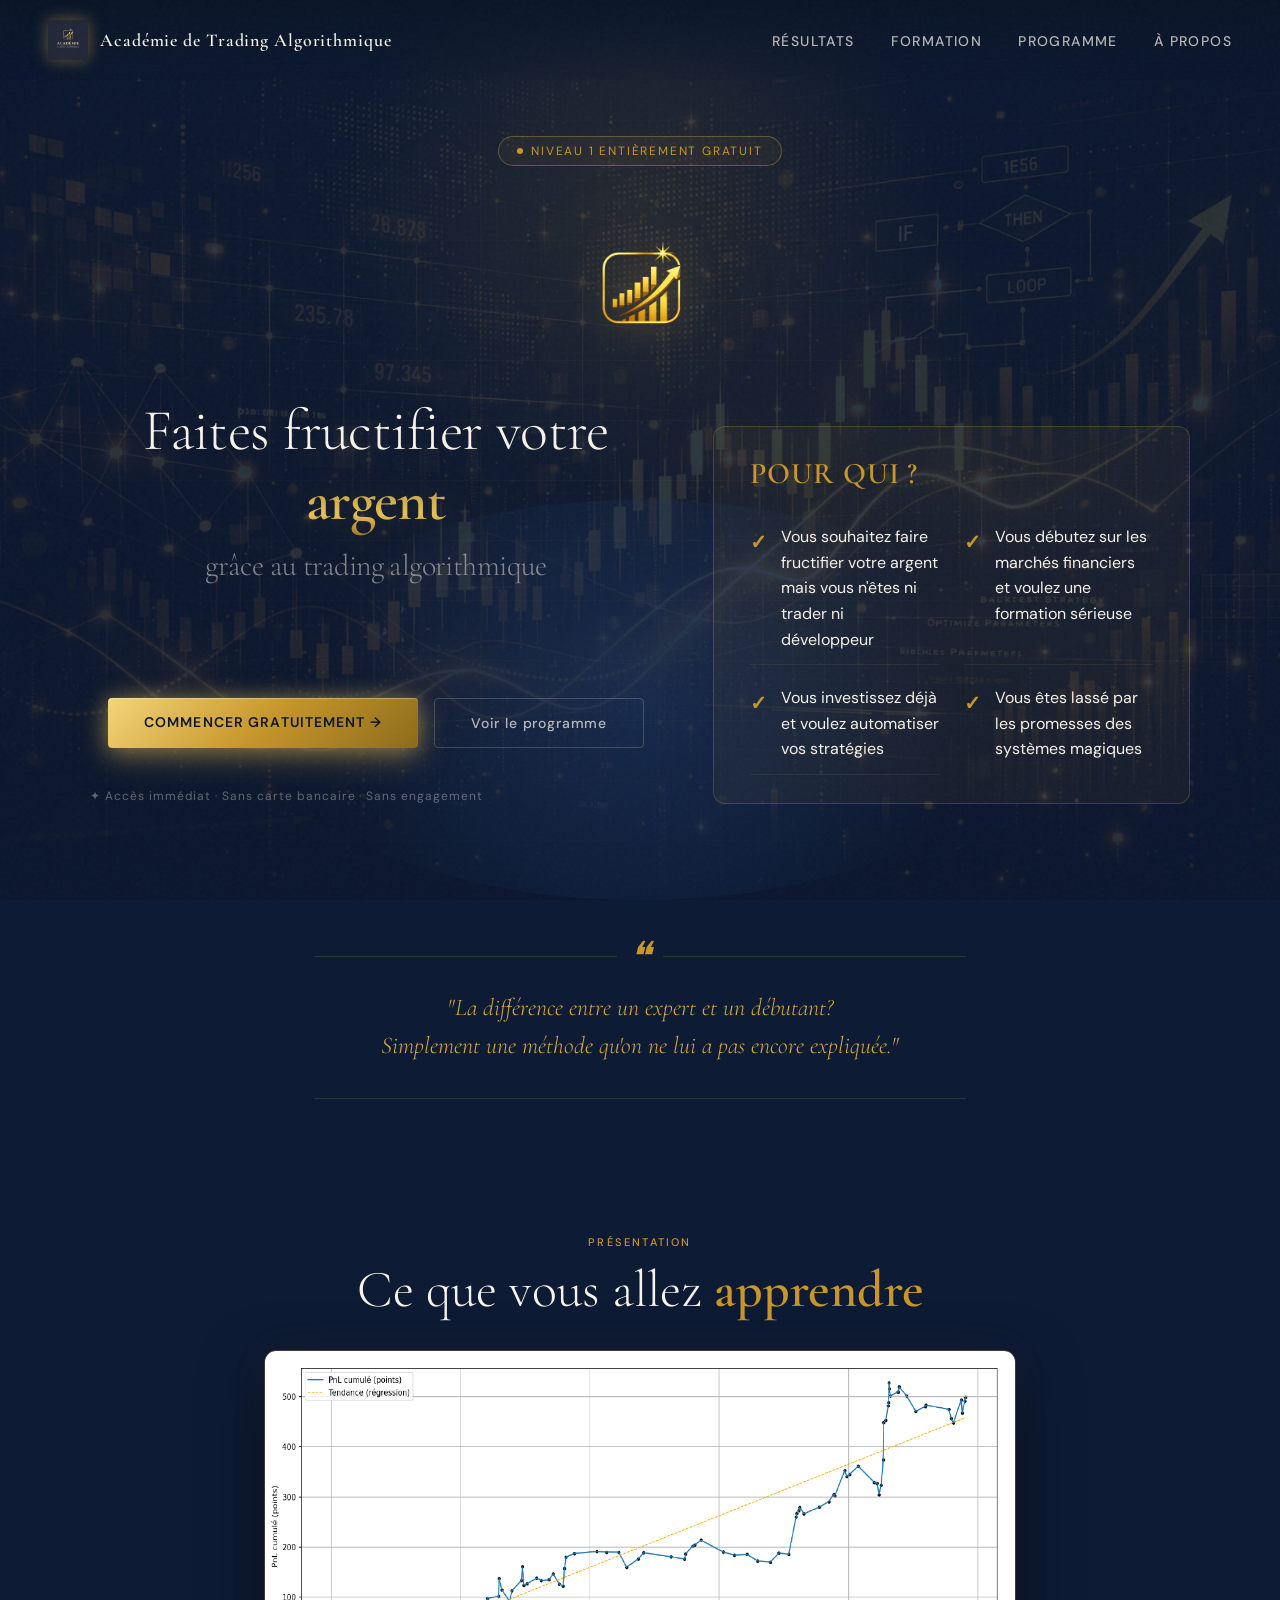
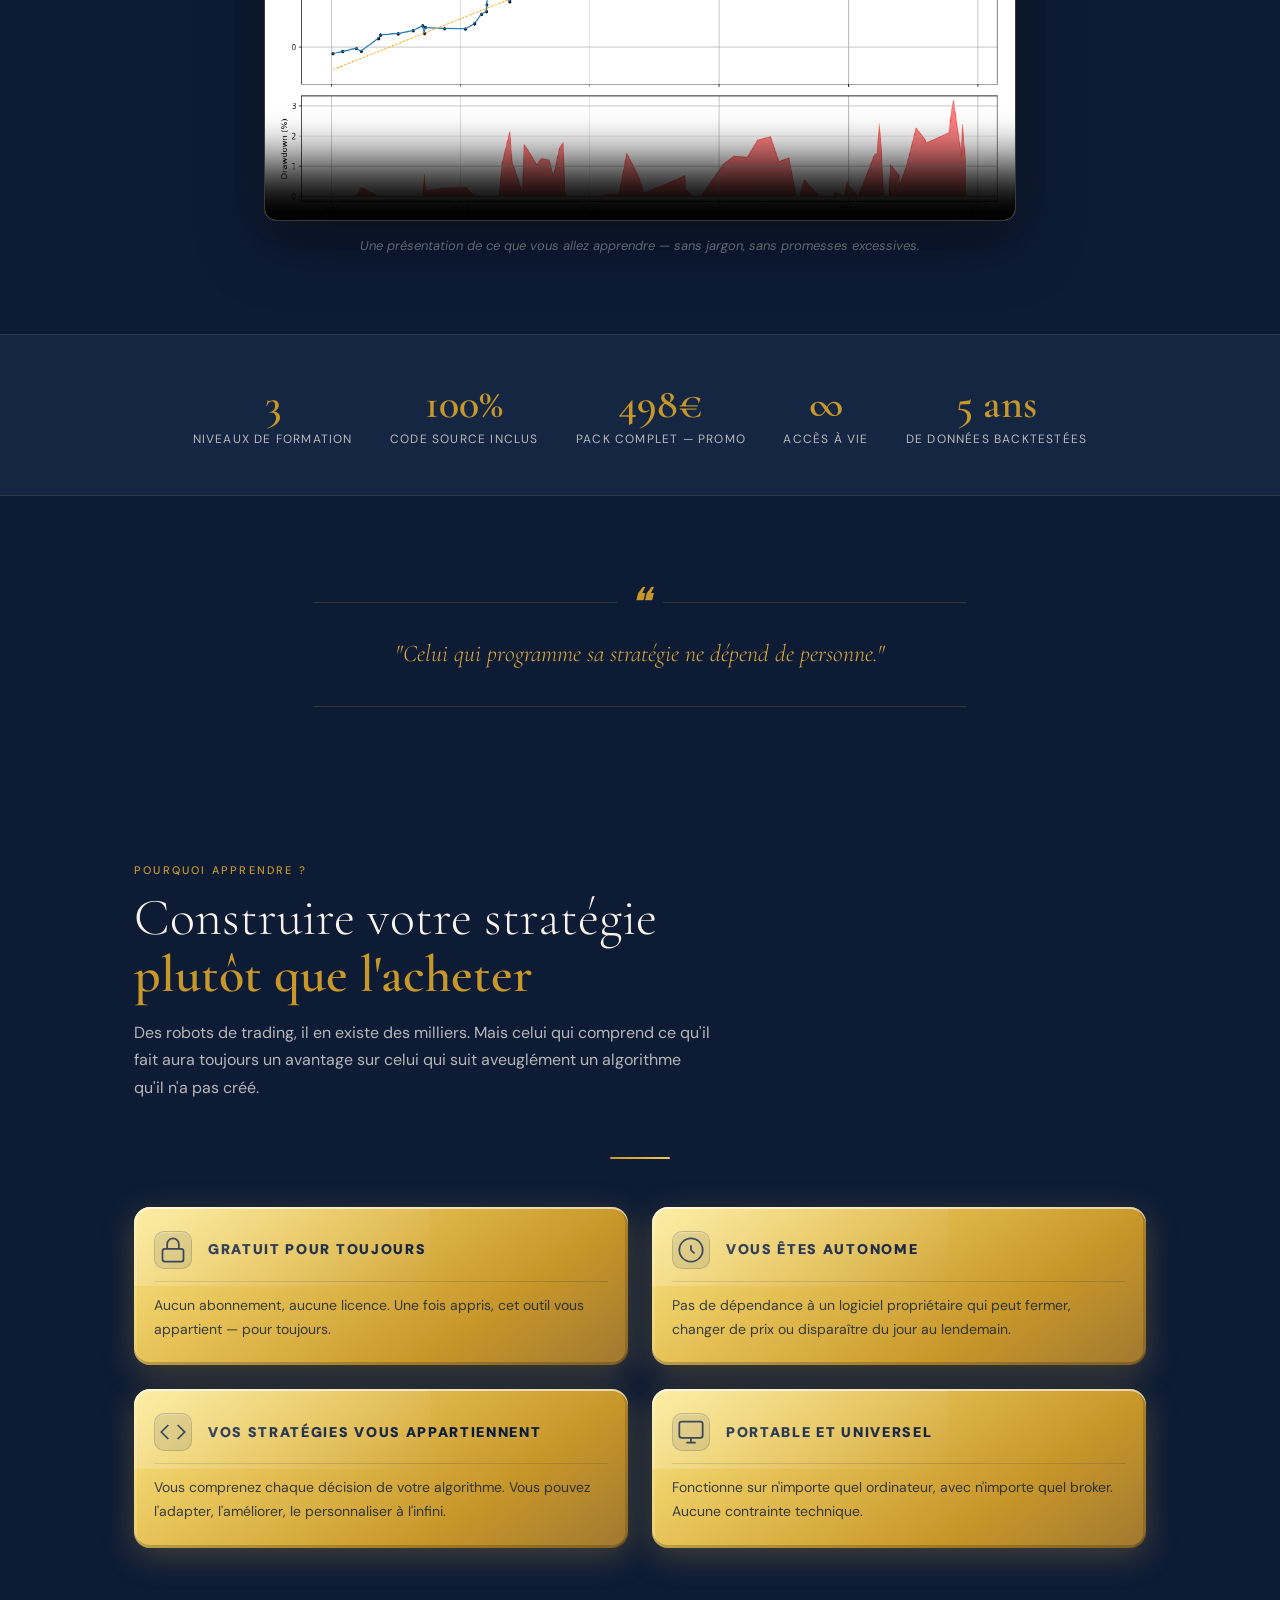
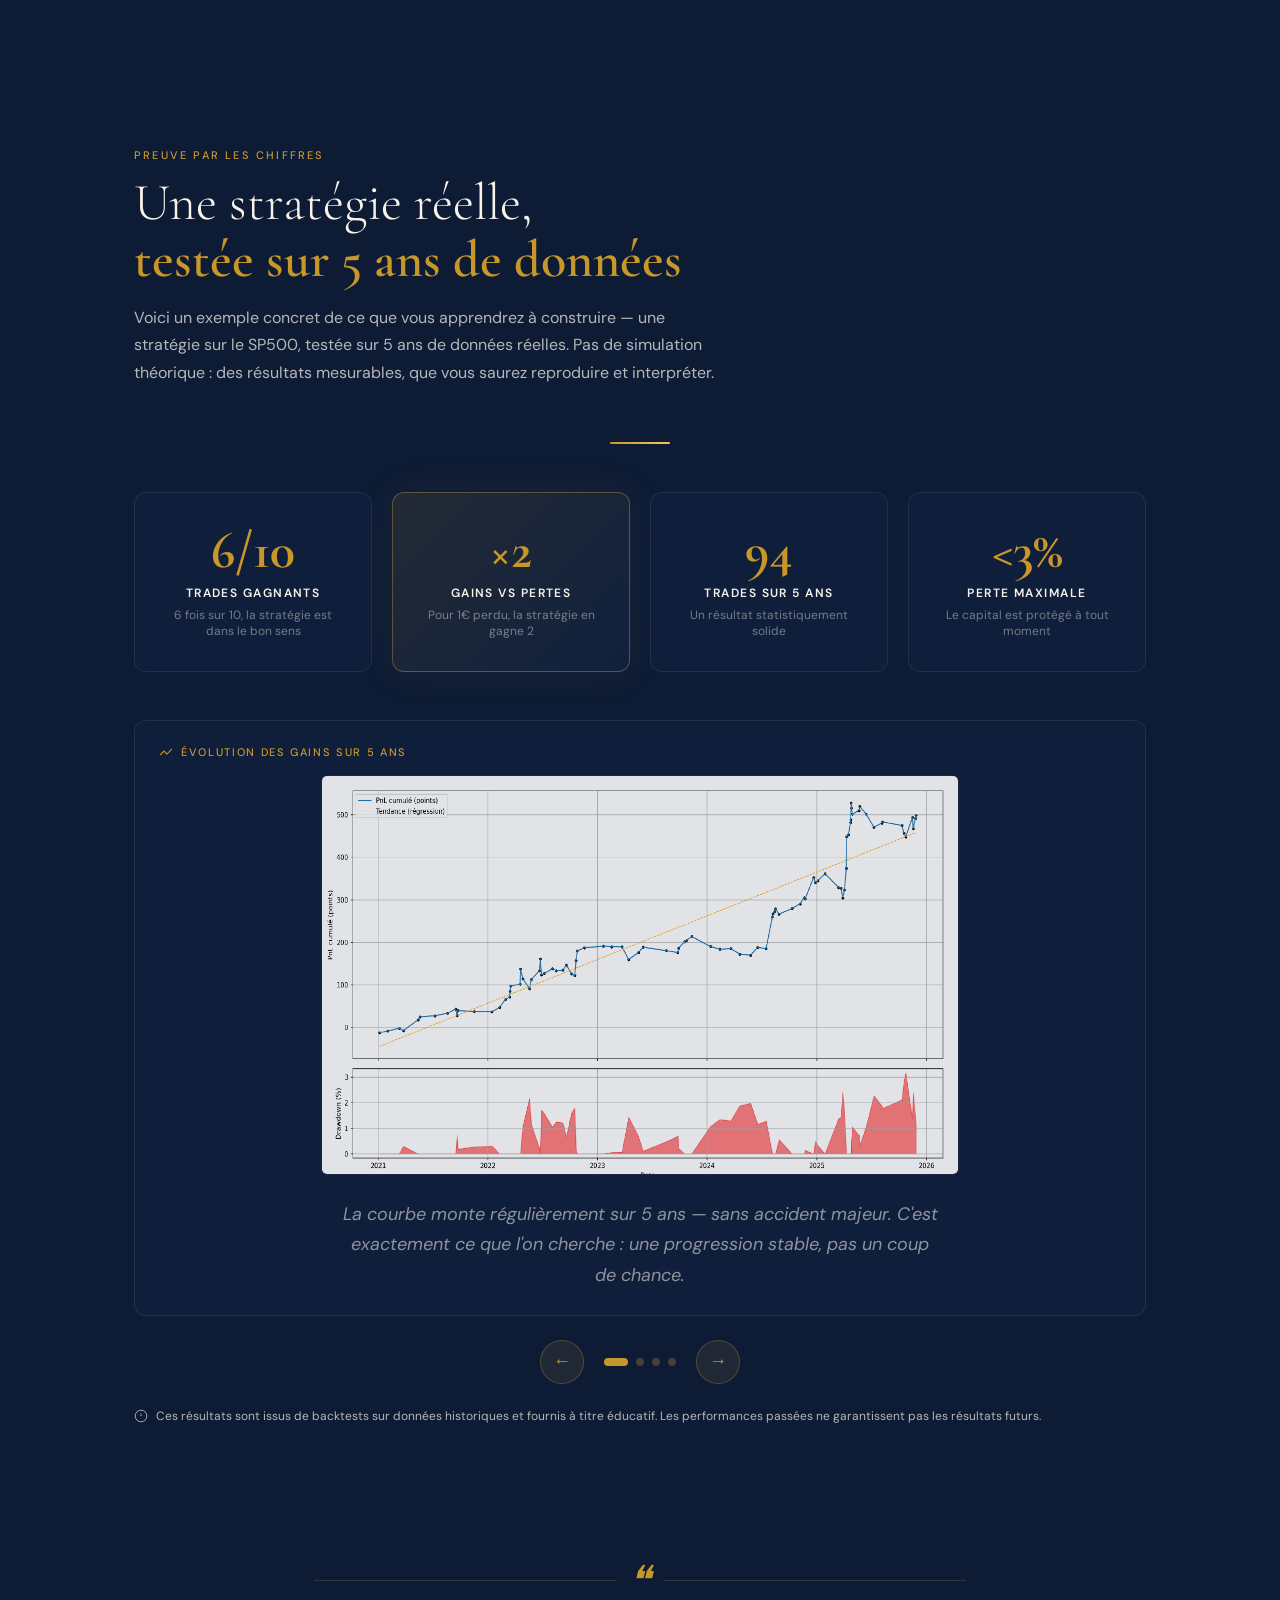
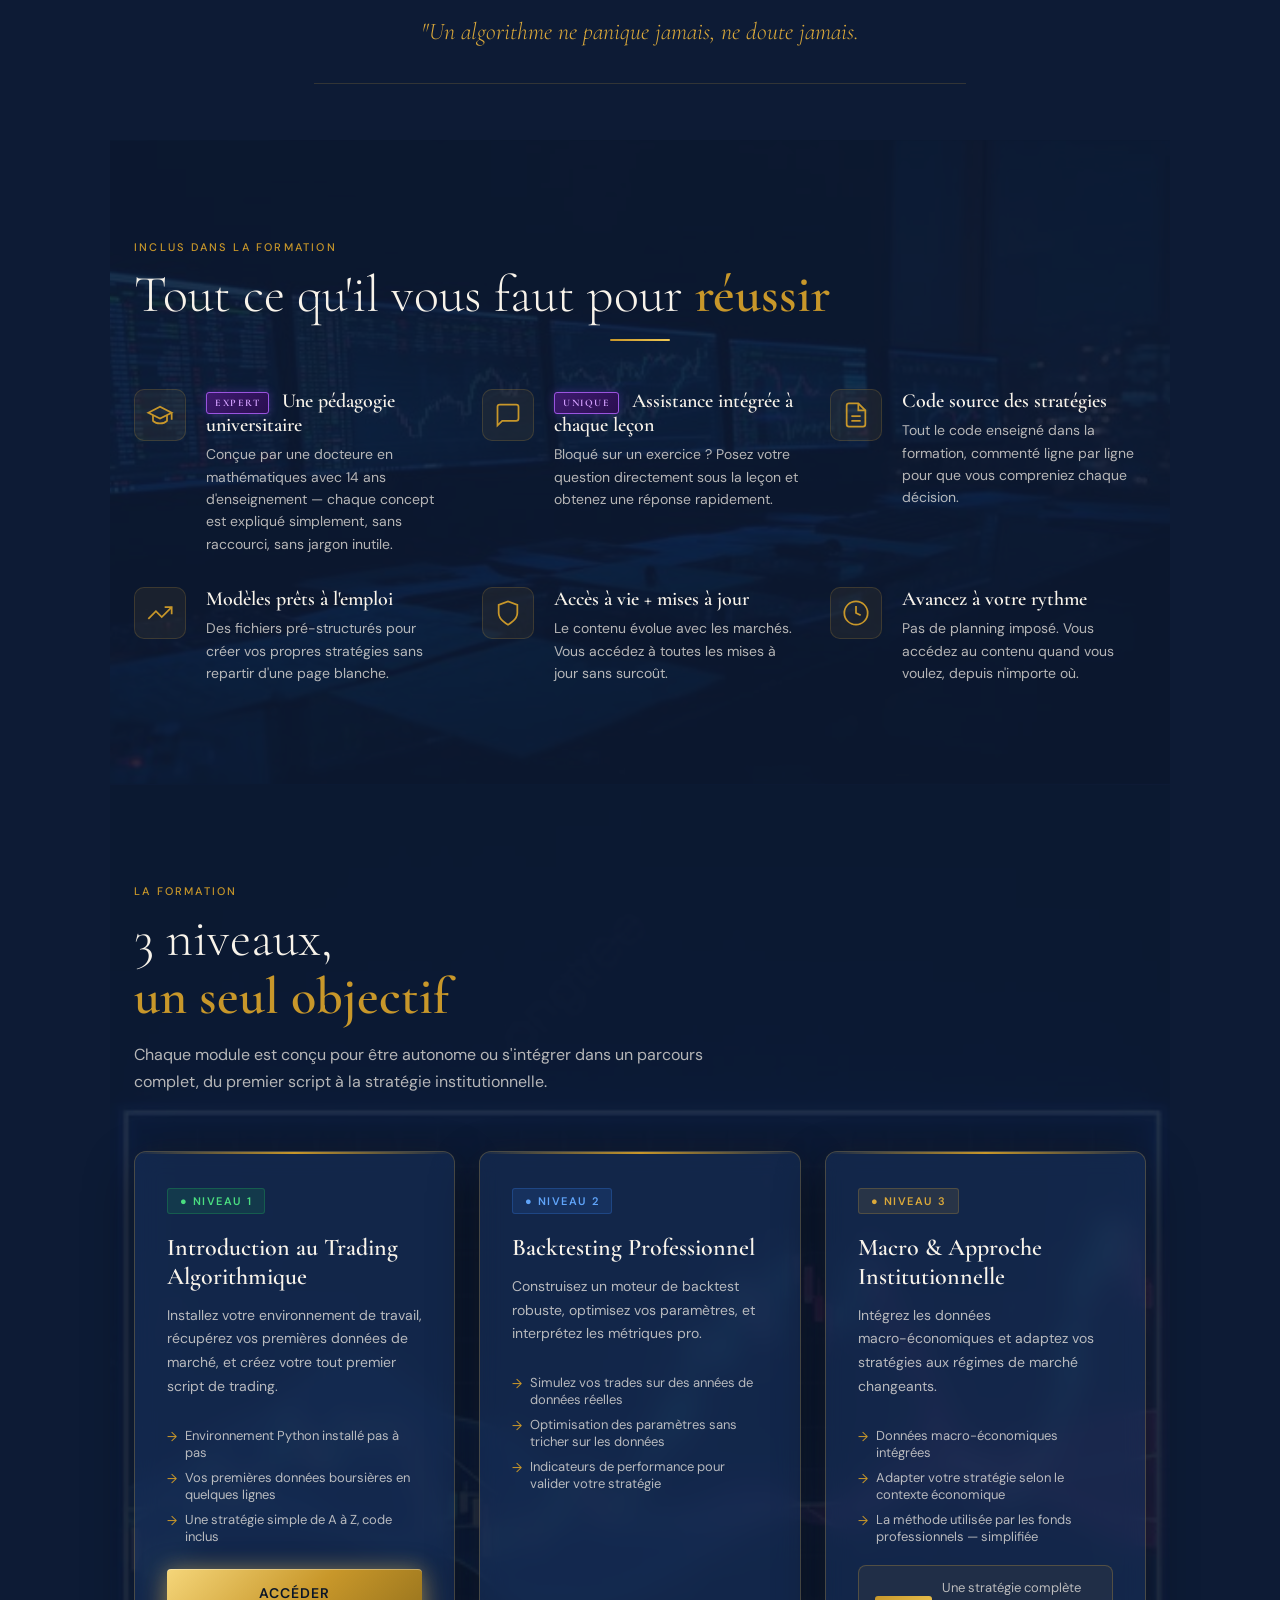
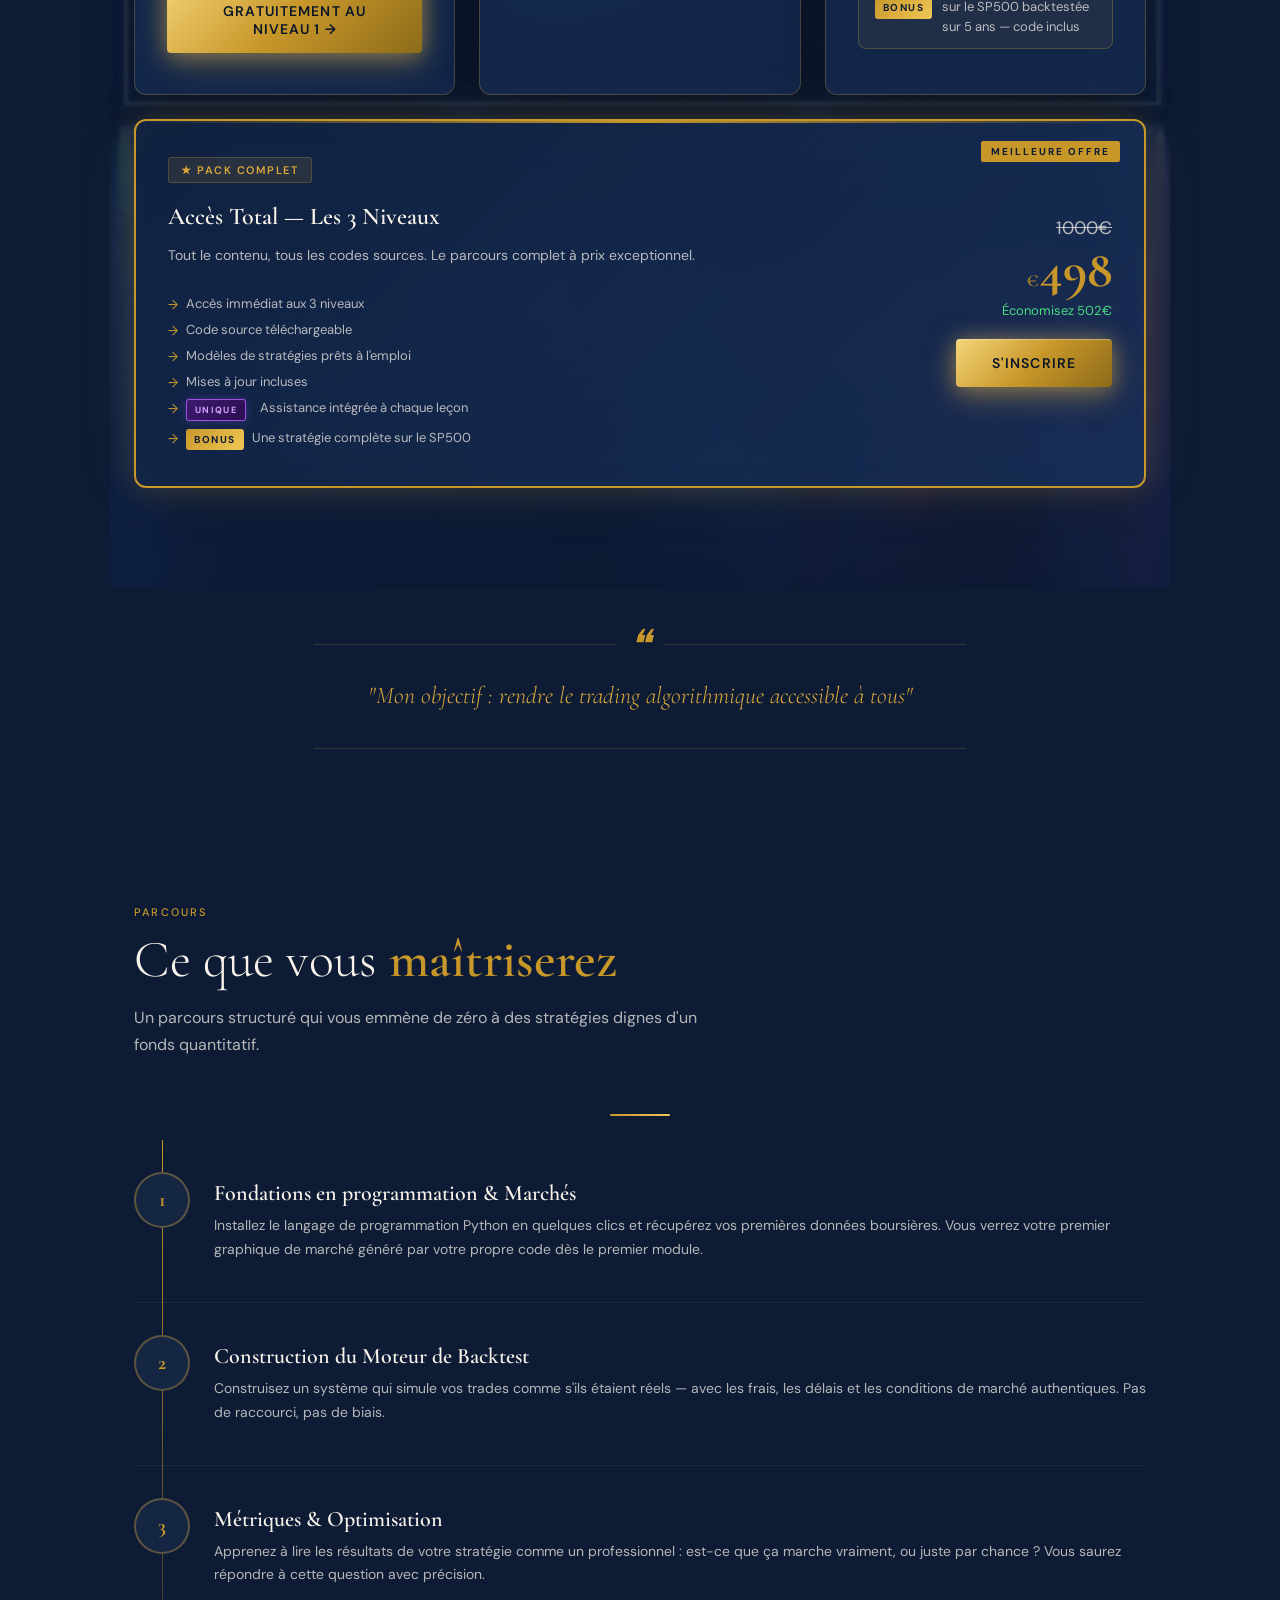
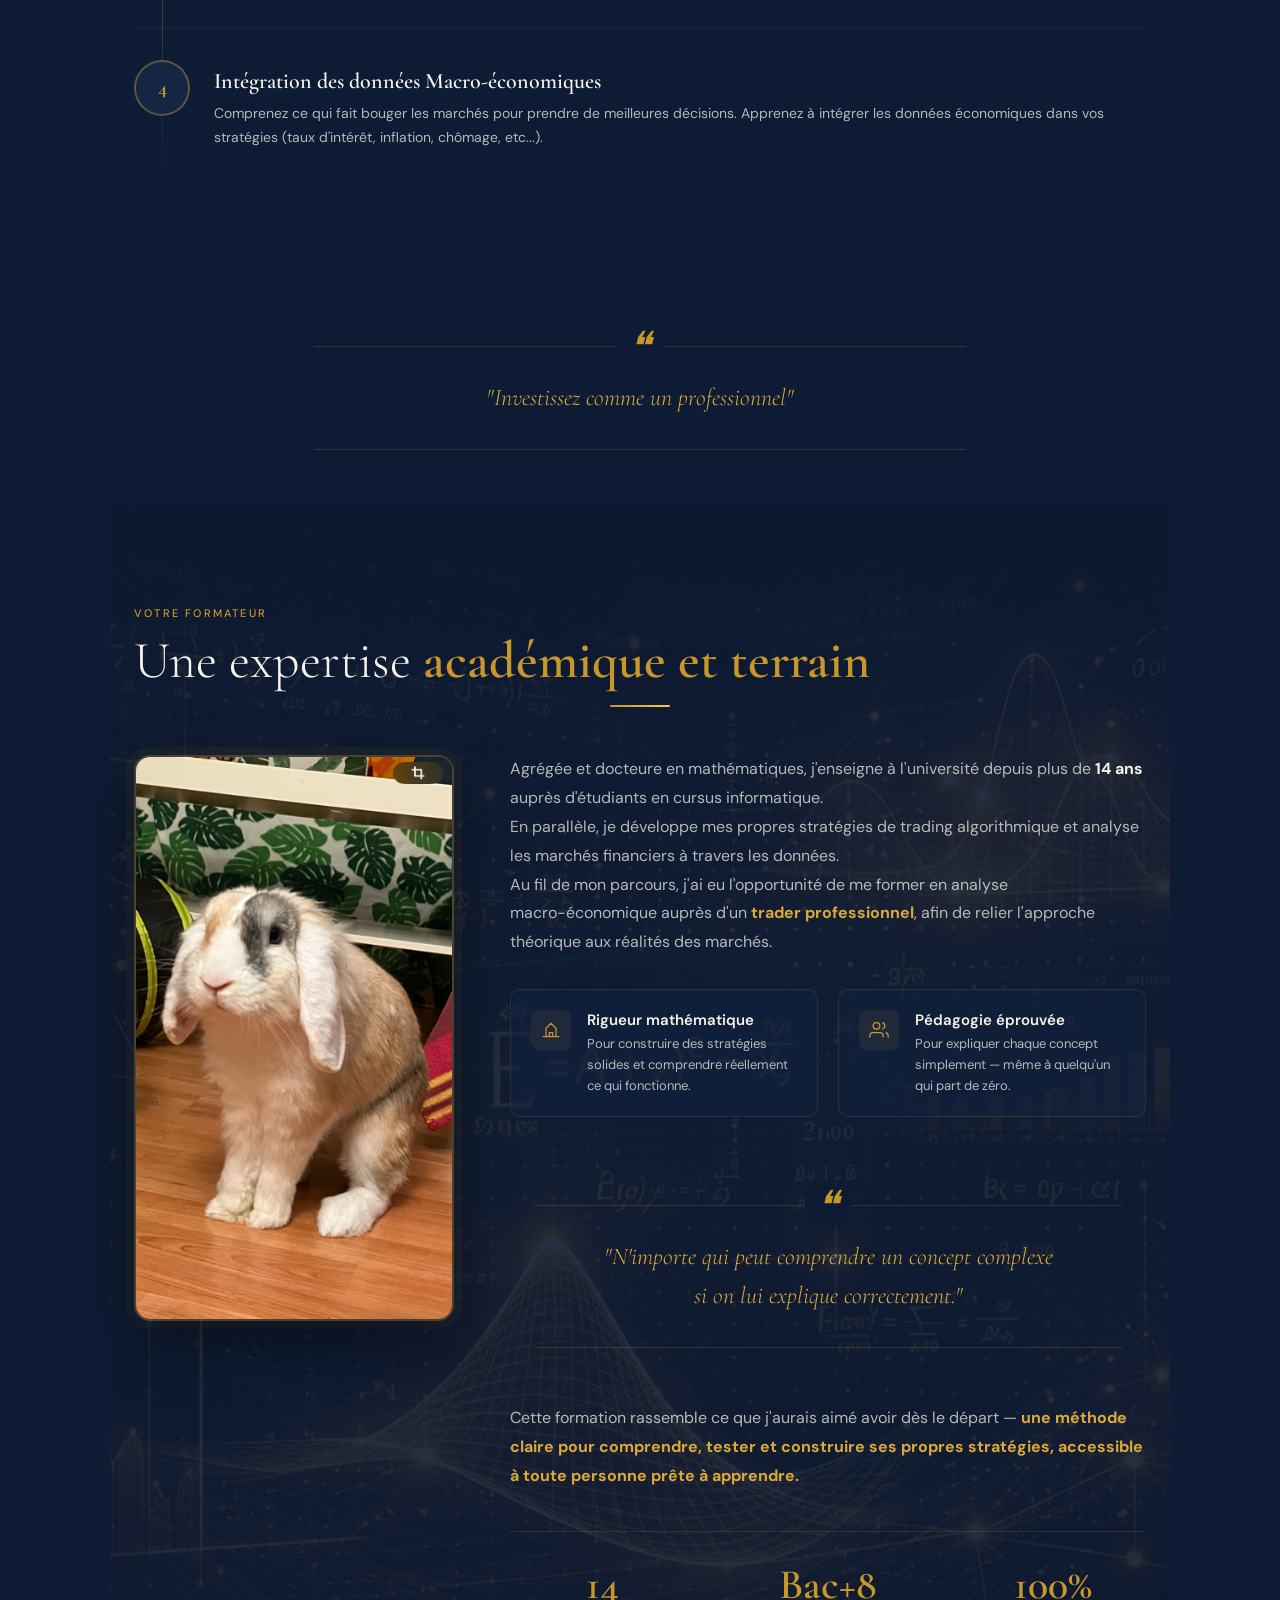
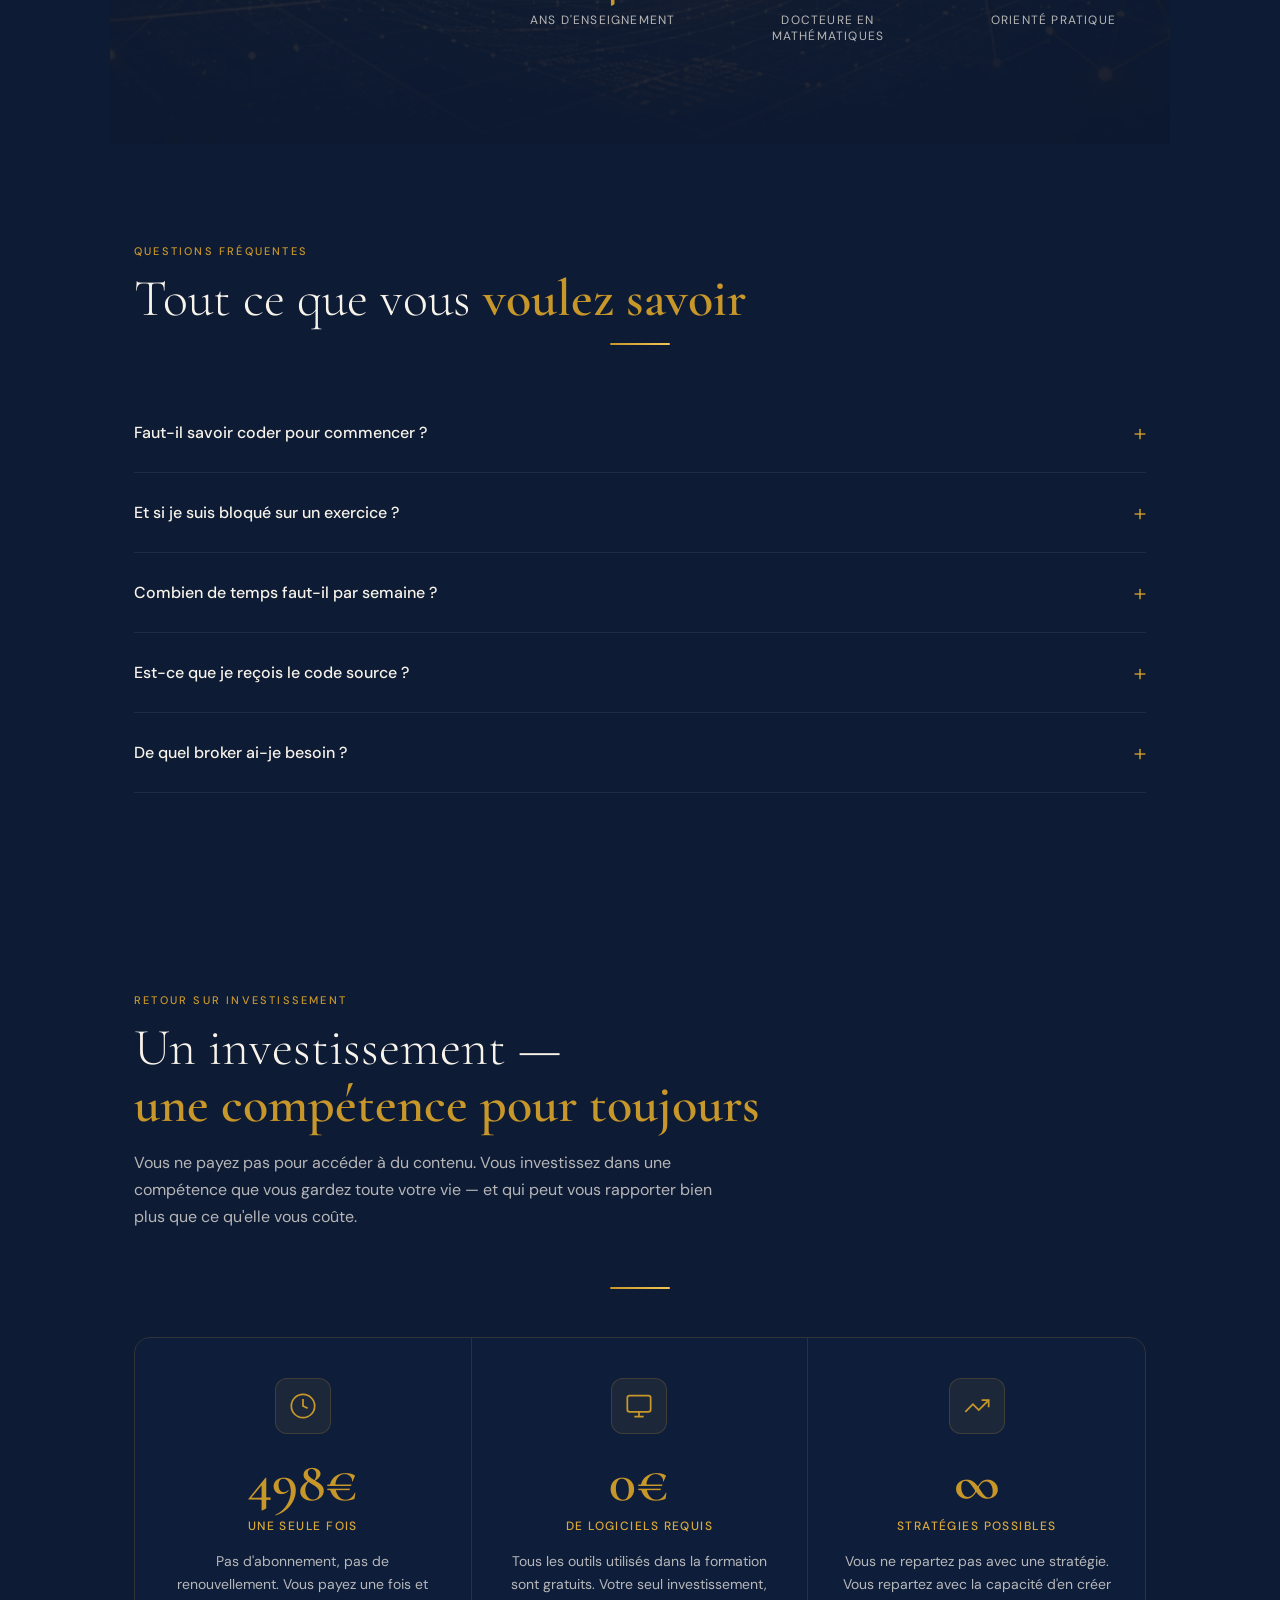
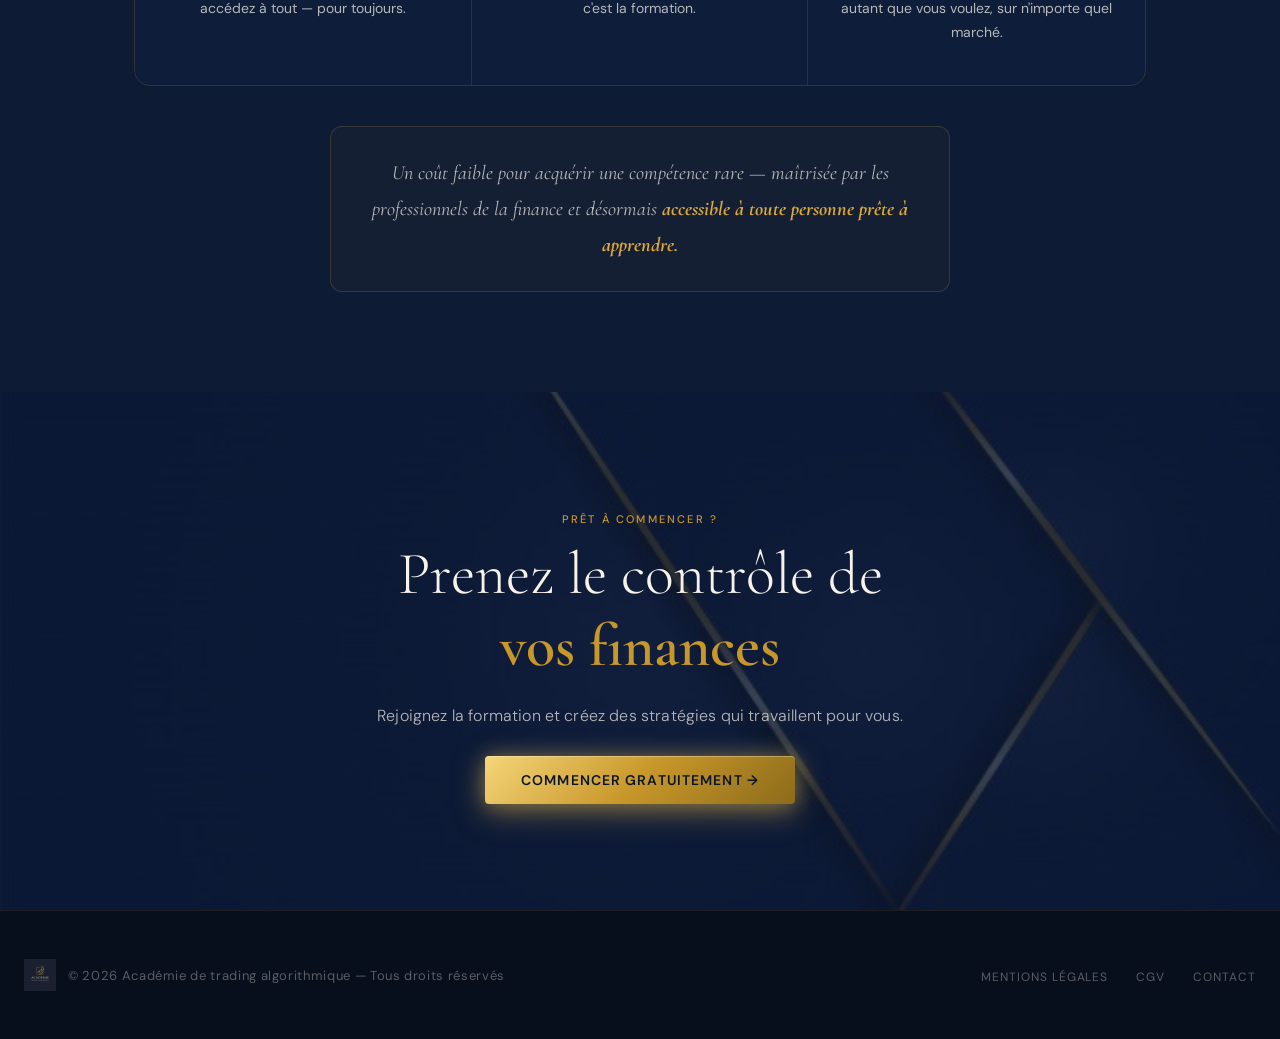
==== index - Copie.html @ 6743bfa0 "Apr 29, 2026, 7:45 PM" ====
<!DOCTYPE html>
<html lang="fr">
<head>
<meta charset="UTF-8">
<meta name="viewport" content="width=device-width, initial-scale=1.0">
<title>Académie de Trading Algorithmique</title>
<link href="https://fonts.googleapis.com/css2?family=Cormorant+Garamond:wght@300;400;600;700&family=DM+Sans:wght@300;400;500;600&display=swap" rel="stylesheet">
<link rel="stylesheet" href="Page_de_vente.css">

<link rel="icon" type="image/png" href="Logo/logo.png">
<meta name="description" content="Apprenez à créer des stratégies de trading algorithmique en Python, de zéro à la stratégie institutionnelle.">
<meta property="og:title" content="Académie de Trading Algorithmique">
<meta property="og:description" content="De zéro à votre premier algorithme. Sans expérience requise.">
<meta property="og:image" content="Logo/logo.png">

</head>

<body>

<!-- NAV -->
<nav>
  <div class="nav-logo">
    <img src="Logo/logo.png" alt="Logo Académie Trading Algorithmique" class="logo">
    <span class="nav-brand">Académie de Trading Algorithmique</span>
  </div>
  <ul class="nav-links" id="nav-links">
    <li><a href="#resultats">Résultats</a></li>
    <li><a href="#formations">Formation</a></li>
    <li><a href="#programme">Programme</a></li>
    <li><a href="#about">À propos</a></li>
  </ul>
  <button class="burger" id="burger" onclick="toggleMenu()" aria-label="Menu">
    <span></span><span></span><span></span>
  </button>
</nav>



<!-- <header>
  <div class="hero-glow-gold"></div>
  <div class="hero-glow-blue"></div>
  <div class="hero-grid"></div>
  <div class="hero-content">
    <div class="hero-badge">Niveau 1 entièrement gratuit</div>
      <img src="Logo/logo_transp.png" alt="Logo Académie Trading Algorithmique" class="hero-logo">
      <h1>
        Faites fructifier votre<br>
        <span class="gold" style="display:inline;">argent</span>
        <span class="small" style="display:block; margin-top:30px;">grâce au trading algorithmique</span>
      </h1>


    POUR QUI — visible dès le hero
    <div class="hero-for-who reveal">
      <p class="hero-for-who-label">POUR QUI?</p>
      <div class="hero-for-who-list">
        <div class="for-who-item">
          <span class="for-who-check">✓</span>
          <span>Vous souhaitez faire fructifier votre argent mais vous n'êtes ni trader ni développeur</span>
        </div>
        <div class="for-who-item">
          <span class="for-who-check">✓</span>
          <span>Vous débutez sur les marchés financiers et voulez une formation sérieuse</span>
        </div>
        <div class="for-who-item">
          <span class="for-who-check">✓</span>
          <span>Vous investissez déjà et voulez automatiser vos stratégies</span>
        </div>
        <div class="for-who-item">
          <span class="for-who-check">✓</span>
          <span>Vous êtes lassé par les promesses des systèmes magiques</span>
        </div>
        
      </div>
    </div>



    <div class="hero-cta-row">
      <a href="#formations" class="btn-primary">Commencer gratuitement →</a>
      <a href="#programme" class="btn-ghost">Voir le programme</a>
    </div>
    <p style="font-size: 12px; color: var(--white-dim); opacity: 0.5; margin-top: 16px; letter-spacing: 0.08em;">
      ✦ Accès immédiat · Sans carte bancaire · Sans engagement
    </p>
  </div>
</header> -->




<header>
  <div class="hero-glow-gold"></div>
  <div class="hero-glow-blue"></div>
  <div class="hero-grid"></div>
  <div class="hero-content">
    <div class="hero-badge">Niveau 1 entièrement gratuit</div>
    <img src="Logo/logo_transp.png" alt="Logo Académie Trading Algorithmique" class="hero-logo">

    <div class="hero-split">

      <!-- COLONNE GAUCHE — titre -->
      <div class="hero-left">
        <h1>
          Faites fructifier votre<br>
          <span class="gold" style="display:inline;">argent</span>
          <span class="small" style="display:block; margin-top:12px;">grâce au trading algorithmique</span>
        </h1>
        <div class="hero-cta-row">
          <a href="#formations" class="btn-primary">Commencer gratuitement →</a>
          <a href="#programme" class="btn-ghost">Voir le programme</a>
        </div>
        <p style="font-size: 12px; color: var(--white-dim); opacity: 0.5; margin-top: 16px; letter-spacing: 0.08em;">
          ✦ Accès immédiat · Sans carte bancaire · Sans engagement
        </p>
      </div>

      <!-- COLONNE DROITE — pour qui -->
      <div class="hero-right">
        <div class="hero-for-who">
          <p class="hero-for-who-label">POUR QUI ?</p>
          <div class="hero-for-who-list">
            <div class="for-who-item">
              <span class="for-who-check">✓</span>
              <span>Vous souhaitez faire fructifier votre argent mais vous n'êtes ni trader ni développeur</span>
            </div>
            <div class="for-who-item">
              <span class="for-who-check">✓</span>
              <span>Vous débutez sur les marchés financiers et voulez une formation sérieuse</span>
            </div>
            <div class="for-who-item">
              <span class="for-who-check">✓</span>
              <span>Vous investissez déjà et voulez automatiser vos stratégies</span>
            </div>
            <div class="for-who-item">
              <span class="for-who-check">✓</span>
              <span>Vous êtes lassé par les promesses des systèmes magiques</span>
            </div>
          </div>
        </div>
      </div>

    </div>
  </div>
</header>


<!-- Citation mise en avant -->
<div class="quote-divider">
  <blockquote class="about-quote">
    "La différence entre un expert et un débutant?<br>
    Simplement une méthode qu'on ne lui a pas encore expliquée."
  </blockquote>
</div>



<!-- VIDÉO DE PRÉSENTATION -->
<section class="video-section">
  <div class="video-inner reveal">
    <p class="section-tag" style="text-align:center; margin-bottom: 12px;">Présentation</p>
    <h2 class="section-title" style="text-align:center; margin-bottom: 32px;">
      Ce que vous allez <em>apprendre</em><br>
    </h2>


    <!-- Option B : vidéo locale (remplace video.mp4 par ton fichier) -->
    <div class="video-wrapper">
      <video controls poster="Images/equity_curve.png">
        <source src="Images/presentation.mp4" type="video/mp4">
        Votre navigateur ne supporte pas la lecture vidéo.
      </video>
    </div>

    <p class="video-caption">
      Une présentation de ce que vous allez apprendre — sans jargon, sans promesses excessives.
    </p>
  </div>
</section>




<!-- STATS -->
<div class="stats-bar">
  <div class="stats-inner">
    <div class="stat-item reveal">
      <div class="stat-num">3</div>
      <div class="stat-label">Niveaux de formation</div>
    </div>
    <div class="stat-item reveal">
      <div class="stat-num">100%</div>
      <div class="stat-label">Code source inclus</div>
    </div>
    <div class="stat-item reveal">
      <div class="stat-num">498€</div>
      <div class="stat-label">Pack complet — promo</div>
    </div>
    <div class="stat-item reveal">
      <div class="stat-num">∞</div>
      <div class="stat-label">Accès à vie</div>
    </div>
    <div class="stat-item reveal">
      <div class="stat-num">5 ans</div>
      <div class="stat-label">De données backtestées</div>
    </div>
  </div>
</div>




<!-- Citation mise en avant -->
<div class="quote-divider">
  <blockquote class="about-quote">
    "Celui qui programme sa stratégie ne dépend de personne."
  </blockquote>
</div>





<!-- POURQUOI APPRENDRE À CODER -->
<section class="section">
  <div class="reveal">
    <p class="section-tag">Pourquoi apprendre ?</p>
    <h2 class="section-title">Construire votre stratégie<br><em>plutôt que l'acheter</em></h2>
    <p class="section-desc">
      Des robots de trading, il en existe des milliers. Mais celui qui comprend 
      ce qu'il fait aura toujours un avantage sur celui qui suit aveuglément un algorithme qu'il n'a pas créé.
    </p>
    <div class="gold-rule"></div>
  </div>

  <div class="why-code-grid reveal">

    <div class="why-code-card">
      <div class="why-code-header">
        <div class="why-code-icon">
          <svg width="28" height="28" viewBox="0 0 24 24" fill="none" stroke="currentColor" stroke-width="1.5">
            <rect x="3" y="11" width="18" height="11" rx="2"/>
            <path d="M7 11V7a5 5 0 0 1 10 0v4"/>
          </svg>
        </div>
        <div class="why-code-title">Gratuit pour toujours</div>
      </div>
      <p class="why-code-desc">Aucun abonnement, aucune licence. Une fois appris, cet outil vous appartient — pour toujours.</p>
    </div>

    <div class="why-code-card">
      <div class="why-code-header">
        <div class="why-code-icon">
          <svg width="28" height="28" viewBox="0 0 24 24" fill="none" stroke="currentColor" stroke-width="1.5">
            <circle cx="12" cy="12" r="10"/>
            <path d="M12 8v4l3 3"/>
          </svg>
        </div>
        <div class="why-code-title">Vous êtes autonome</div>
      </div>
      <p class="why-code-desc">Pas de dépendance à un logiciel propriétaire qui peut fermer, changer de prix ou disparaître du jour au lendemain.</p>
    </div>

    <div class="why-code-card">
      <div class="why-code-header">
        <div class="why-code-icon">
          <svg width="28" height="28" viewBox="0 0 24 24" fill="none" stroke="currentColor" stroke-width="1.5">
            <polyline points="16 18 22 12 16 6"/>
            <polyline points="8 6 2 12 8 18"/>
          </svg>
        </div>
        <div class="why-code-title">Vos stratégies vous appartiennent</div>
      </div>
      <p class="why-code-desc">Vous comprenez chaque décision de votre algorithme. Vous pouvez l'adapter, l'améliorer, le personnaliser à l'infini.</p>
    </div>

    <div class="why-code-card">
      <div class="why-code-header">
        <div class="why-code-icon">
          <svg width="28" height="28" viewBox="0 0 24 24" fill="none" stroke="currentColor" stroke-width="1.5">
            <rect x="2" y="3" width="20" height="14" rx="2"/>
            <line x1="8" y1="21" x2="16" y2="21"/>
            <line x1="12" y1="17" x2="12" y2="21"/>
          </svg>
        </div>
        <div class="why-code-title">Portable et universel</div>
      </div>
      <p class="why-code-desc">Fonctionne sur n'importe quel ordinateur, avec n'importe quel broker. Aucune contrainte technique.</p>
    </div>

  </div>
</section>




<!-- RÉSULTATS RÉELS -->
<section id="resultats" class="section results-section"> 
  <div class="reveal">
    <p class="section-tag">Preuve par les chiffres</p>
    <h2 class="section-title">Une stratégie réelle,<br><em>testée sur 5 ans de données</em></h2>
    <p class="section-desc">
      Voici un exemple concret de ce que vous apprendrez à construire — une stratégie sur le SP500, 
      testée sur 5 ans de données réelles. Pas de simulation théorique : des résultats mesurables, 
      que vous saurez reproduire et interpréter.
    </p>
    <div class="gold-rule"></div>
  </div>

  <!-- MÉTRIQUES -->
  <div class="results-metrics reveal">
    <div class="metric-card">
      <div class="metric-value">6/10</div>
      <div class="metric-label">Trades gagnants</div>
      <div class="metric-sub">6 fois sur 10, la stratégie est dans le bon sens</div>
    </div>
    <div class="metric-card metric-card--highlight">
      <div class="metric-value">×2</div>
      <div class="metric-label">Gains vs Pertes</div>
      <div class="metric-sub">Pour 1€ perdu, la stratégie en gagne 2</div>
    </div>
    <div class="metric-card">
      <div class="metric-value">94</div>
      <div class="metric-label">Trades sur 5 ans</div>
      <div class="metric-sub">Un résultat statistiquement solide</div>
    </div>
    <div class="metric-card">
      <div class="metric-value">&lt;3%</div>
      <div class="metric-label">Perte maximale</div>
      <div class="metric-sub">Le capital est protégé à tout moment</div>
    </div>
  </div>

  <!-- GRAPHIQUES -->
  <div class="carousel reveal">
    <div class="carousel-track" id="carouselTrack">

      <div class="chart-card carousel-slide">
        <div class="chart-label">
          <svg width="14" height="14" viewBox="0 0 24 24" fill="none" stroke="currentColor" stroke-width="2"><polyline points="22 7 13.5 15.5 8.5 10.5 2 17"/></svg>
          Évolution des gains sur 5 ans
        </div>
        <img src="Images/equity_curve.png" alt="Equity curve SP500" class="chart-img">
        <p class="chart-caption">La courbe monte régulièrement sur 5 ans — sans accident majeur. C'est exactement ce que l'on cherche : une progression stable, pas un coup de chance.</p>
      </div>

      <div class="chart-card carousel-slide">
        <div class="chart-label">
          <svg width="14" height="14" viewBox="0 0 24 24" fill="none" stroke="currentColor" stroke-width="2"><rect x="3" y="3" width="18" height="18" rx="2"/><path d="M3 9h18M3 15h18M9 3v18M15 3v18"/></svg>
          Trouver les meilleurs réglages
        </div>
        <img src="Images/heatmap.png" alt="Heatmap TP SL optimisation" class="chart-img">
        <p class="chart-caption">Ce graphique montre comment tester toutes les combinaisons possibles pour trouver les réglages optimaux. Vous apprendrez à le générer vous-même.</p>
      </div>

      <div class="chart-card carousel-slide">
        <div class="chart-label">
          <svg width="14" height="14" viewBox="0 0 24 24" fill="none" stroke="currentColor" stroke-width="2"><rect x="2" y="3" width="4" height="18"/><rect x="10" y="8" width="4" height="13"/><rect x="18" y="5" width="4" height="16"/></svg>
          Résultat de chaque trade
        </div>
        <img src="Images/distribution.png" alt="Distribution PnL trades" class="chart-img">
        <p class="chart-caption">La majorité des trades sont positifs — c'est le signe d'une stratégie cohérente, pas d'un hasard chanceux.</p>
      </div>

      <div class="chart-card carousel-slide">
        <div class="chart-label">
          <svg width="14" height="14" viewBox="0 0 24 24" fill="none" stroke="currentColor" stroke-width="2"><circle cx="12" cy="12" r="10"/><polyline points="12 6 12 12 16 14"/></svg>
          Combien de temps rester dans un trade ?
        </div>
        <img src="Images/duree.png" alt="Analyse durée trade" class="chart-img">
        <p class="chart-caption">La stratégie performe mieux sur des trades courts — autour de 60 minutes. Vous apprendrez à trouver cette durée optimale par vous-même.</p>
      </div>

    </div>

    <!-- Contrôles -->
    <div class="carousel-controls">
      <button class="carousel-btn" onclick="moveCarousel(-1)">←</button>
      <div class="carousel-dots" id="carouselDots">
        <span class="carousel-dot active" onclick="goToSlide(0)"></span>
        <span class="carousel-dot" onclick="goToSlide(1)"></span>
        <span class="carousel-dot" onclick="goToSlide(2)"></span>
        <span class="carousel-dot" onclick="goToSlide(3)"></span>
      </div>
      <button class="carousel-btn" onclick="moveCarousel(1)">→</button>
    </div>
  </div>

  <div class="results-disclaimer reveal">
    <svg width="14" height="14" viewBox="0 0 24 24" fill="none" stroke="currentColor" stroke-width="1.5">
      <circle cx="12" cy="12" r="10"/><line x1="12" y1="8" x2="12" y2="12"/><line x1="12" y1="16" x2="12.01" y2="16"/>
    </svg>
    Ces résultats sont issus de backtests sur données historiques et fournis à titre éducatif. Les performances passées ne garantissent pas les résultats futurs.
  </div>
</section>



<!-- Citation mise en avant -->
<div class="quote-divider">
  <blockquote class="about-quote">
    "Un algorithme ne panique jamais, ne doute jamais.
  </blockquote>
</div>



<!-- INCLUS DANS LA FORMATION -->
<section class="section deliverables-section">
  <div class="reveal">
    <p class="section-tag">Inclus dans la formation</p>
    <h2 class="section-title">Tout ce qu'il vous faut pour <em>réussir</em></h2>
    <div class="gold-rule"></div>
  </div>
  <div class="deliverables-grid">

    <div class="deliverable deliverable-highlight reveal">
      <div class="deliverable-icon">
        <svg width="28" height="28" viewBox="0 0 24 24" fill="none" stroke="currentColor" stroke-width="1.5">
          <path d="M22 10v6M2 10l10-5 10 5-10 5z"/>
          <path d="M6 12v5c3 3 9 3 12 0v-5"/>
        </svg>
      </div>
      <div class="deliverable-body">
        <div class="deliverable-title">
          <span class="unique-tag" style="margin-right:8px; vertical-align:middle;">EXPERT</span>
          Une pédagogie universitaire
        </div>
        <p class="deliverable-desc">Conçue par une docteure en mathématiques avec 14 ans d'enseignement — chaque concept est expliqué simplement, sans raccourci, sans jargon inutile.</p>
      </div>
    </div>

    <div class="deliverable deliverable-highlight reveal">
      <div class="deliverable-icon">
        <svg width="28" height="28" viewBox="0 0 24 24" fill="none" stroke="currentColor" stroke-width="1.5">
          <path d="M21 15a2 2 0 0 1-2 2H7l-4 4V5a2 2 0 0 1 2-2h14a2 2 0 0 1 2 2z"></path>
        </svg>
      </div>
      <div class="deliverable-body">
        <div class="deliverable-title">
          <span class="unique-tag" style="margin-right:8px; vertical-align:middle;">UNIQUE</span>
          Assistance intégrée à chaque leçon
        </div>
        <p class="deliverable-desc">Bloqué sur un exercice ? Posez votre question directement sous la leçon et obtenez une réponse rapidement.</p>
      </div>
    </div>

    <div class="deliverable reveal" style="transition-delay:0.1s">
      <div class="deliverable-icon">
        <svg width="28" height="28" viewBox="0 0 24 24" fill="none" stroke="currentColor" stroke-width="1.5"><path d="M14 2H6a2 2 0 0 0-2 2v16a2 2 0 0 0 2 2h12a2 2 0 0 0 2-2V8z"/><polyline points="14 2 14 8 20 8"/><line x1="16" y1="13" x2="8" y2="13"/><line x1="16" y1="17" x2="8" y2="17"/></svg>
      </div>
      <div class="deliverable-body">
        <div class="deliverable-title">Code source des stratégies</div>
        <p class="deliverable-desc">Tout le code enseigné dans la formation, commenté ligne par ligne pour que vous compreniez chaque décision.</p>
      </div>
    </div>

    <div class="deliverable reveal" style="transition-delay:0.2s">
      <div class="deliverable-icon">
        <svg width="28" height="28" viewBox="0 0 24 24" fill="none" stroke="currentColor" stroke-width="1.5"><polyline points="22 7 13.5 15.5 8.5 10.5 2 17"/><polyline points="16 7 22 7 22 13"/></svg>
      </div>
      <div class="deliverable-body">
        <div class="deliverable-title">Modèles prêts à l'emploi</div>
        <p class="deliverable-desc">Des fichiers pré-structurés pour créer vos propres stratégies sans repartir d'une page blanche.</p>
      </div>
    </div>

    <div class="deliverable reveal" style="transition-delay:0.3s">
      <div class="deliverable-icon">
        <svg width="28" height="28" viewBox="0 0 24 24" fill="none" stroke="currentColor" stroke-width="1.5"><path d="M12 22s8-4 8-10V5l-8-3-8 3v7c0 6 8 10 8 10z"/></svg>
      </div>
      <div class="deliverable-body">
        <div class="deliverable-title">Accès à vie + mises à jour</div>
        <p class="deliverable-desc">Le contenu évolue avec les marchés. Vous accédez à toutes les mises à jour sans surcoût.</p>
      </div>
    </div>

    <div class="deliverable reveal" style="transition-delay:0.4s">
      <div class="deliverable-icon">
        <svg width="28" height="28" viewBox="0 0 24 24" fill="none" stroke="currentColor" stroke-width="1.5"><circle cx="12" cy="12" r="10"/><polyline points="12 6 12 12 16 14"/></svg>
      </div>
      <div class="deliverable-body">
        <div class="deliverable-title">Avancez à votre rythme</div>
        <p class="deliverable-desc">Pas de planning imposé. Vous accédez au contenu quand vous voulez, depuis n'importe où.</p>
      </div>
    </div>

  </div>
</section>




<!-- FORMATIONS -->
<section id="formations" class="section">
  <div class="reveal">
    <p class="section-tag">La formation</p>
    <h2 class="section-title">3 niveaux,<br><em>un seul objectif</em></h2>
    <p class="section-desc">
      Chaque module est conçu pour être autonome ou s'intégrer dans un parcours complet, du premier script à la stratégie institutionnelle.
    </p>
  </div>
  <div class="cards-grid">


    <div class="card card-free reveal">
      <div class="card-level level-free">● Niveau 1</div>
      <div class="card-title">Introduction au Trading Algorithmique</div>
      <p class="card-desc">Installez votre environnement de travail, récupérez vos premières données de marché, et créez votre tout premier script de trading.</p>
        <ul class="card-features">
        <li>Environnement Python installé pas à pas</li>
        <li>Vos premières données boursières en quelques lignes</li>
        <li>Une stratégie simple de A à Z, code inclus</li>
      </ul>
      <a href="#" class="btn-primary" style="margin-top: 24px; display: inline-block; width: 100%; text-align: center;">
        Accéder gratuitement au niveau 1 →
      </a>
    </div>


    <div class="card reveal" style="transition-delay:0.1s">
      <div class="card-level level-blue">● Niveau 2</div>
      <div class="card-title">Backtesting Professionnel</div>
      <p class="card-desc">Construisez un moteur de backtest robuste, optimisez vos paramètres, et interprétez les métriques pro.</p>
      <ul class="card-features">
        <li>Simulez vos trades sur des années de données réelles</li>
        <li>Optimisation des paramètres sans tricher sur les données</li>
        <li>Indicateurs de performance pour valider votre stratégie</li>
      </ul>
    </div>



  <div class="card reveal" style="transition-delay:0.2s">
    <div class="card-level level-gold">● Niveau 3</div>
    <div class="card-title">Macro &amp; Approche Institutionnelle</div>
    <p class="card-desc">Intégrez les données macro-économiques et adaptez vos stratégies aux régimes de marché changeants.</p>
    <ul class="card-features">
      <li>Données macro-économiques intégrées</li>
      <li>Adapter votre stratégie selon le contexte économique</li>
      <li>La méthode utilisée par les fonds professionnels — simplifiée</li>
    </ul>
    <div class="card-bonus">
      <span class="bonus-tag">BONUS</span>
      <span>Une stratégie complète sur le SP500 backtestée sur 5 ans — code inclus</span>
    </div>
  </div>

    <div class="card card-pack reveal" id="offre">
      <div>
        <div class="card-level level-gold">★ Pack Complet</div>
        <div class="card-title">Accès Total — Les 3 Niveaux</div>
        <p class="card-desc">Tout le contenu, tous les codes sources. Le parcours complet à prix exceptionnel.</p>
        <ul class="card-features">
          <li>Accès immédiat aux 3 niveaux</li>
          <li>Code source téléchargeable</li>
          <li>Modèles de stratégies prêts à l'emploi</li>
          <li>Mises à jour incluses</li>
          <li>
            <span class="unique-tag" style="margin-right:6px; vertical-align:middle; font-size:9px;">UNIQUE</span>
            Assistance intégrée à chaque leçon
          </li>
          <li>
              <span class="bonus-tag">BONUS</span>
              <span>Une stratégie complète sur le SP500</span>
          </li>

        </ul>
      </div>
      <div class="pack-price-block">
        <div class="pack-old-price">1000€</div>
        <div class="pack-price"><sub>€</sub>498</div>
        <div class="pack-savings">Économisez 502€</div>
        <a href="#" class="btn-primary" style="margin-top:20px;display:inline-block">S'inscrire</a>
      </div>
    </div>

  </div>
</section>



<!-- Citation mise en avant -->
<div class="quote-divider">
  <blockquote class="about-quote">
    "Mon objectif : rendre le trading algorithmique accessible à tous"
  </blockquote>
</div>







<!-- PROGRAMME -->
<section id="programme" class="section">
  <div class="reveal">
    <p class="section-tag">Parcours</p>
    <h2 class="section-title">Ce que vous <em>maîtriserez</em></h2>
    <p class="section-desc">Un parcours structuré qui vous emmène de zéro à des stratégies dignes d'un fonds quantitatif.</p>
    <div class="gold-rule"></div>
  </div>
  <div class="timeline">
    <div class="timeline-item reveal">
      <div class="timeline-dot">1</div>
      <div class="timeline-body">
        <div class="timeline-title">Fondations en programmation &amp; Marchés</div>
        <p class="timeline-text">Installez le langage de programmation Python en quelques clics et récupérez vos premières données boursières. Vous verrez votre premier graphique de marché généré par votre propre code dès le premier module.</p>
      </div>
    </div>
    <div class="timeline-item reveal" style="transition-delay:0.1s">
      <div class="timeline-dot">2</div>
      <div class="timeline-body">
        <div class="timeline-title">Construction du Moteur de Backtest</div>
        <p class="timeline-text">Construisez un système qui simule vos trades comme s'ils étaient réels — avec les frais, les délais et les conditions de marché authentiques. Pas de raccourci, pas de biais.</p>
      </div>
    </div>
    <div class="timeline-item reveal" style="transition-delay:0.2s">
      <div class="timeline-dot">3</div>
      <div class="timeline-body">
        <div class="timeline-title">Métriques &amp; Optimisation</div>
        <p class="timeline-text">Apprenez à lire les résultats de votre stratégie comme un professionnel : est-ce que ça marche vraiment, ou juste par chance ? Vous saurez répondre à cette question avec précision.</p>
      </div>
    </div>
    <div class="timeline-item reveal" style="transition-delay:0.3s">
      <div class="timeline-dot">4</div>
      <div class="timeline-body">
        <div class="timeline-title">Intégration des données Macro-économiques</div>
        <p class="timeline-text">Comprenez ce qui fait bouger les marchés pour prendre de meilleures décisions. Apprenez à intégrer les données économiques dans vos stratégies (taux d'intérêt, inflation, chômage, etc...). </p>      </div>
    </div>
  </div>
</section>




<!-- Citation mise en avant -->
<div class="quote-divider">
  <blockquote class="about-quote">
    "Investissez comme un professionnel"
  </blockquote>
</div>





<!-- QUI SUIS-JE -->
<section class="section about-section about-bg" id="about">
  <div class="reveal">
    <p class="section-tag">Votre formateur</p>
    <h2 class="section-title">Une expertise <em>académique et terrain</em></h2>
    <div class="gold-rule"></div>
  </div>

  <div class="about-content reveal">

    <!-- PHOTO -->
    <div class="about-photo">
      <img src="Images/Banjo.PNG" alt="Votre formateur" class="about-img">
    </div>
    
    <!-- TEXTE -->
    <div class="about-text">

      <p class="about-desc">
        Agrégée et docteure en mathématiques, j'enseigne à l'université depuis plus de 
        <strong style="color: var(--white);">14 ans</strong> auprès d'étudiants en cursus informatique.
        <br>
        En parallèle, je développe mes propres stratégies de trading algorithmique et analyse les marchés financiers à travers les données.
        <br>
        Au fil de mon parcours, j'ai eu l'opportunité de me former en analyse macro-économique auprès d'un 
        <strong style="color: var(--gold-light);">trader professionnel</strong>, afin de relier l'approche théorique aux réalités des marchés.

      </p>

      <div class="about-skills">
        <div class="about-skill">
          <div class="about-skill-icon">
            <svg width="20" height="20" viewBox="0 0 24 24" fill="none" stroke="currentColor" stroke-width="1.5">
              <path d="M2 20h20M6 20V10l6-6 6 6v10M10 20v-5h4v5"/>
            </svg>
          </div>
          <div>
            <div class="about-skill-title">Rigueur mathématique</div>
            <p class="about-skill-desc">Pour construire des stratégies solides et comprendre réellement ce qui fonctionne.</p>
          </div>
        </div>
        <div class="about-skill">
          <div class="about-skill-icon">
            <svg width="20" height="20" viewBox="0 0 24 24" fill="none" stroke="currentColor" stroke-width="1.5">
              <path d="M17 21v-2a4 4 0 0 0-4-4H5a4 4 0 0 0-4 4v2"/>
              <circle cx="9" cy="7" r="4"/>
              <path d="M23 21v-2a4 4 0 0 0-3-3.87M16 3.13a4 4 0 0 1 0 7.75"/>
            </svg>
          </div>
          <div>
            <div class="about-skill-title">Pédagogie éprouvée</div>
            <p class="about-skill-desc">Pour expliquer chaque concept simplement — même à quelqu'un qui part de zéro.</p>
          </div>
        </div>
      </div>

      <!-- Citation mise en avant -->

      <div class="quote-divider">
        <blockquote class="about-quote">
          "N'importe qui peut comprendre un concept complexe<br>si on lui explique correctement."
        </blockquote>
      </div>

      <p class="about-desc">
        Cette formation rassemble ce que j'aurais aimé avoir dès le départ — 
        <strong style="color: var(--gold-light);">une méthode claire pour comprendre, tester et construire 
        ses propres stratégies, accessible à toute personne prête à apprendre.</strong>
      </p>

      <div class="about-stats">
        <div class="about-stat">
          <div class="about-stat-num">14</div>
          <div class="about-stat-label">ans d'enseignement</div>
        </div>
        <div class="about-stat">
          <div class="about-stat-num">Bac+8</div>
          <div class="about-stat-label">Docteure en mathématiques</div>
        </div>
        <div class="about-stat">
          <div class="about-stat-num">100%</div>
          <div class="about-stat-label">Orienté pratique</div>
        </div>
      </div>

    </div>
  </div>
</section>









<!-- FAQ -->
<section class="section">
  <div class="reveal">
    <p class="section-tag">Questions fréquentes</p>
    <h2 class="section-title">Tout ce que vous <em>voulez savoir</em></h2>
    <div class="gold-rule"></div>
  </div>
  <div class="faq-list">
    <div class="faq-item reveal">
      <button class="faq-question" onclick="toggleFaq(this)">
        Faut-il savoir coder pour commencer ?
        <span class="faq-icon">+</span>
      </button>
      <div class="faq-answer">
        <p>Non. Le niveau 1 part de zéro et vous guide pas à pas dans les bases de la programmation appliquée au trading. Aucun prérequis technique n'est nécessaire.</p>
      </div>
    </div>
    <div class="faq-item reveal">
      <button class="faq-question" onclick="toggleFaq(this)">
        Et si je suis bloqué sur un exercice ?
        <span class="faq-icon">+</span>
      </button>
      <div class="faq-answer">
        <p>Chaque leçon dispose d'une section commentaires. Posez votre question directement sous le contenu concerné et obtenez une réponse rapidement.</p>
      </div>
    </div>
    <div class="faq-item reveal" style="transition-delay:0.05s">
      <button class="faq-question" onclick="toggleFaq(this)">
        Combien de temps faut-il par semaine ?
        <span class="faq-icon">+</span>
      </button>
      <div class="faq-answer">
        <p>Comptez 3 à 5 heures par semaine pour progresser confortablement. Les modules sont courts et autonomes, vous avancez à votre rythme sans contrainte de planning.</p>
      </div>
    </div>
    <div class="faq-item reveal" style="transition-delay:0.1s">
      <button class="faq-question" onclick="toggleFaq(this)">
        Est-ce que je reçois le code source ?
        <span class="faq-icon">+</span>
      </button>
      <div class="faq-answer">
        <p>Oui, intégralement. Chaque module inclut le code source complet et les modèles de stratégies prêts à être utilisés ou adaptés.</p>
      </div>
    </div>
    <div class="faq-item reveal" style="transition-delay:0.15s">
      <button class="faq-question" onclick="toggleFaq(this)">
        De quel broker ai-je besoin ?
        <span class="faq-icon">+</span>
      </button>
      <div class="faq-answer">
        <p>La formation ne nécessite pas un broker en particulier. Vous êtes libre de choisir votre propre broker. Nous utilisons juste un compte démo chez Interactive Broker pour vous montrer comment accéder gratuitement à l'historique des données de marchés.</p>
      </div>
    </div>
    
  </div>
</section>




<!-- RETOUR SUR INVESTISSEMENT -->
<section class="section">
  <div class="reveal">
    <p class="section-tag">Retour sur investissement</p>
    <h2 class="section-title">Un investissement —<br><em>une compétence pour toujours</em></h2>
    <p class="section-desc">
      Vous ne payez pas pour accéder à du contenu. Vous investissez dans une compétence 
      que vous gardez toute votre vie — et qui peut vous rapporter bien plus que ce qu'elle vous coûte.
    </p>
    <div class="gold-rule"></div>
  </div>

  <div class="roi-grid reveal">

    <div class="roi-card">
      <div class="roi-icon">
        <svg width="28" height="28" viewBox="0 0 24 24" fill="none" stroke="currentColor" stroke-width="1.5">
          <circle cx="12" cy="12" r="10"/><path d="M12 6v6l4 2"/>
        </svg>
      </div>
      <div class="roi-num">498€</div>
      <div class="roi-label">Une seule fois</div>
      <p class="roi-desc">Pas d'abonnement, pas de renouvellement. Vous payez une fois et accédez à tout — pour toujours.</p>
    </div>

    <div class="roi-card">
      <div class="roi-icon">
        <svg width="28" height="28" viewBox="0 0 24 24" fill="none" stroke="currentColor" stroke-width="1.5">
          <rect x="2" y="3" width="20" height="14" rx="2"/><line x1="8" y1="21" x2="16" y2="21"/><line x1="12" y1="17" x2="12" y2="21"/>
        </svg>
      </div>
      <div class="roi-num">0€</div>
      <div class="roi-label">De logiciels requis</div>
      <p class="roi-desc">Tous les outils utilisés dans la formation sont gratuits. Votre seul investissement, c'est la formation.</p>
    </div>

    <div class="roi-card">
      <div class="roi-icon">
        <svg width="28" height="28" viewBox="0 0 24 24" fill="none" stroke="currentColor" stroke-width="1.5">
          <polyline points="22 7 13.5 15.5 8.5 10.5 2 17"/><polyline points="16 7 22 7 22 13"/>
        </svg>
      </div>
      <div class="roi-num">∞</div>
      <div class="roi-label">Stratégies possibles</div>
      <p class="roi-desc">Vous ne repartez pas avec une stratégie. Vous repartez avec la capacité d'en créer autant que vous voulez, sur n'importe quel marché.</p>
    </div>

  </div>

  <div class="roi-message reveal">
    <p>
      Un coût faible pour acquérir une compétence rare — 
      maîtrisée par les professionnels de la finance et désormais 
      <strong style="color:var(--gold-light);">accessible à toute personne prête à apprendre.</strong>
    </p>
  </div>

</section>




<!-- CTA FINAL -->
<section class="cta-section">
  <div class="reveal">
    <p class="section-tag">Prêt à commencer ?</p>
    <h2>Prenez le contrôle de<br>
    <strong>vos finances</strong></h2>
    <p class="hero-subtitle" style="margin: 16px auto 40px;">Rejoignez la formation et créez des stratégies qui travaillent pour vous.</p>
    <a href="#offre" class="btn-primary">Commencer gratuitement →</a>
  </div>
</section>





<!-- FOOTER -->
<footer>
  <div class="footer-brand">
    <img src="Logo/logo.png" alt="Logo Académie Trading Algorithmique" class="logo">
    <span class="footer-text">© 2026 Académie de trading algorithmique — Tous droits réservés</span>
  </div>
  <ul class="footer-links">
    <li><a href="#">Mentions légales</a></li>
    <li><a href="#">CGV</a></li>
    <li><a href="#">Contact</a></li>
  </ul>
</footer>





<script>
  // Scroll reveal
  const observer = new IntersectionObserver((entries) => {
    entries.forEach(e => {
      if (e.isIntersecting) {
        e.target.classList.add('visible');
        observer.unobserve(e.target);
      }
    });
  }, { threshold: 0.12 });

  document.querySelectorAll('.reveal').forEach(el => observer.observe(el));

  // Nav background on scroll
  const nav = document.querySelector('nav');
  window.addEventListener('scroll', () => {
    if (window.scrollY > 80) {
      nav.style.background = 'rgba(10,22,40,0.97)';
      nav.style.borderBottom = '1px solid rgba(200,155,60,0.12)';
      nav.style.backdropFilter = 'blur(12px)';
    } else {
      nav.style.background = 'linear-gradient(to bottom, rgba(10,22,40,0.95), transparent)';
      nav.style.borderBottom = 'none';
    }
  });

  // FAQ
    function toggleFaq(btn) {
      const item = btn.parentElement;
      const isOpen = item.classList.contains('open');
      document.querySelectorAll('.faq-item').forEach(i => i.classList.remove('open'));
      if (!isOpen) item.classList.add('open');
    }


  // Burger menu
function toggleMenu() {
  document.getElementById('burger').classList.toggle('open');
  document.getElementById('nav-links').classList.toggle('open');
}

// Ferme le menu au clic sur un lien
document.querySelectorAll('.nav-links a').forEach(link => {
  link.addEventListener('click', () => {
    document.getElementById('burger').classList.remove('open');
    document.getElementById('nav-links').classList.remove('open');
  });
});


// CTA flottant mobile — apparaît après le hero
const mobileCta = document.getElementById('mobile-cta');
const heroSection = document.querySelector('header');

const ctaObserver = new IntersectionObserver((entries) => {
  entries.forEach(e => {
    if (!e.isIntersecting) {
      mobileCta.classList.add('visible');
    } else {
      mobileCta.classList.remove('visible');
    }
  });
}, { threshold: 0.1 });

if (heroSection) ctaObserver.observe(heroSection);


// Carrousel
let currentSlide = 0;
const totalSlides = 4;

function moveCarousel(direction) {
  currentSlide = (currentSlide + direction + totalSlides) % totalSlides;
  updateCarousel();
}

function goToSlide(index) {
  currentSlide = index;
  updateCarousel();
}

function updateCarousel() {
  document.getElementById('carouselTrack').style.transform = `translateX(-${currentSlide * 100}%)`;
  document.querySelectorAll('.carousel-dot').forEach((dot, i) => {
    dot.classList.toggle('active', i === currentSlide);
  });
}


</script>





<!-- CTA FLOTTANT MOBILE -->
<div class="mobile-cta" id="mobile-cta">
  <a href="#offre" class="btn-primary" style="width:100%;text-align:center;">
    Commencer gratuitement →
  </a>
</div>



</body>
</html>
---- Page_de_vente.css ----
:root {
/* Matched exactly to logo: deep navy + warm gold */
--navy: #0d1b35;
--navy-mid: #152642;
--navy-light: #1f3a5f;
--gold: #c8972a;
--gold-light: #dba93a;
--gold-pale: #f0c855;
--white: #f8f3ea;
--white-dim: rgba(248,243,234,0.72);
--white-faint: rgba(248,243,234,0.07);
}

*, *::before, *::after { box-sizing: border-box; margin: 0; padding: 0; }

html { scroll-behavior: smooth; }

body {
font-family: 'DM Sans', sans-serif;
background: var(--navy);
color: var(--white);
overflow-x: hidden;
cursor: default;
}

/* ── NOISE TEXTURE OVERLAY ── */
body::before {
content: '';
position: fixed; inset: 0;
background-image: url("data:image/svg+xml,%3Csvg viewBox='0 0 256 256' xmlns='http://www.w3.org/2000/svg'%3E%3Cfilter id='noise'%3E%3CfeTurbulence type='fractalNoise' baseFrequency='0.9' numOctaves='4' stitchTiles='stitch'/%3E%3C/filter%3E%3Crect width='100%25' height='100%25' filter='url(%23noise)' opacity='0.04'/%3E%3C/svg%3E");
pointer-events: none;
z-index: 1000;
opacity: 0.6;
}

/* ── GOLD LINE ACCENT ── */
.gold-rule {
width: 60px; height: 2px;
background: linear-gradient(90deg, var(--gold), var(--gold-pale));
border-radius: 2px;
margin: 0 auto 24px;
}

/* ══════════ NAVIGATION ══════════ */
nav {
position: fixed; top: 0; left: 0; right: 0;
z-index: 900;
padding: 20px 48px;
display: flex; align-items: center; justify-content: space-between;
background: linear-gradient(to bottom, rgba(10,22,40,0.95), transparent);
backdrop-filter: blur(4px);
}

.nav-logo {
display: flex; align-items: center; gap: 12px;
}

.nav-logo img {
width: 40px; height: 40px; object-fit: contain;
filter: drop-shadow(0 0 8px rgba(200,155,60,0.5));
}

.nav-brand {
font-family: 'Cormorant Garamond', serif;
font-size: 18px; font-weight: 600;
letter-spacing: 0.05em;
color: var(--white);
}

.nav-links {
display: flex; gap: 36px; list-style: none;
}

.nav-links a {
color: var(--white-dim);
text-decoration: none;
font-size: 14px; font-weight: 500;
letter-spacing: 0.1em; text-transform: uppercase;
transition: color 0.3s;
}

.nav-links a:hover { color: var(--gold-light); }




/* ══════════ HERO ══════════ */
header {
min-height: 100vh;
display: flex; align-items: center; justify-content: center;
text-align: center;
padding: 120px 24px 80px;
position: relative;
overflow: hidden;
}

/* Radial glow backgrounds */
header::before {
content: '';
position: absolute; inset: 0;
background:
    radial-gradient(ellipse 70% 60% at 50% 0%, rgba(17,34,64,0.95) 0%, transparent 70%),
    radial-gradient(ellipse 80% 80% at 50% 50%, rgba(10,22,40,1) 40%, transparent 100%);
}

.hero-glow-gold {
position: absolute;
width: 600px; height: 600px;
border-radius: 50%;
background: radial-gradient(circle, rgba(200,155,60,0.12) 0%, transparent 70%);
top: -100px; left: 50%; transform: translateX(-50%);
pointer-events: none;
animation: pulseGlow 6s ease-in-out infinite;
}

.hero-glow-blue {
position: absolute;
width: 800px; height: 400px;
border-radius: 50%;
background: radial-gradient(circle, rgba(26,52,96,0.6) 0%, transparent 70%);
bottom: 0; left: 50%; transform: translateX(-50%);
pointer-events: none;
}

/* Grid lines decoration */
.hero-grid {
position: absolute; inset: 0;
background-image:
    linear-gradient(rgba(200,155,60,0.04) 1px, transparent 1px),
    linear-gradient(90deg, rgba(200,155,60,0.04) 1px, transparent 1px);
background-size: 60px 60px;
mask-image: radial-gradient(ellipse 70% 70% at 50% 50%, black, transparent);
}

.hero-content {
position: relative; z-index: 2;
max-width: 1100px;
animation: heroReveal 1.2s cubic-bezier(0.22, 1, 0.36, 1) both;
}

.hero-badge {
display: inline-flex; align-items: center; gap: 8px;
border: 1px solid rgba(200,155,60,0.4);
padding: 6px 18px;
border-radius: 100px;
font-size: 12px; letter-spacing: 0.15em; text-transform: uppercase;
color: var(--gold);
margin-bottom: 28px;
background: rgba(200,155,60,0.06);
backdrop-filter: blur(10px);
}

.hero-badge::before {
content: '';
width: 6px; height: 6px; border-radius: 50%;
background: var(--gold);
animation: blink 2s ease-in-out infinite;
}

.hero-logo {
width: 200px;
margin: 0 auto 28px;
display: block;
filter: drop-shadow(0 0 20px rgba(200,155,60,0.4)) drop-shadow(0 0 60px rgba(200,155,60,0.15));
animation: float 5s ease-in-out infinite;
margin-bottom: 0px;
}

h1 {
font-family: 'Cormorant Garamond', serif;
font-size: clamp(36px, 5.5vw, 58px);
font-weight: 300;
line-height: 1.2;
letter-spacing: -0.01em;
margin-top: -30px;
margin-bottom: 90px;
text-align: center;
}


h1 span.gold {
  color: var(--gold);
  font-weight: 600;
  display: block;
  text-shadow: 0 0 40px rgba(200,155,60,0.3);
  background: linear-gradient(
    180deg,
    #f5d67a 0%,
    #c9a84c 40%,
    #e8c55a 70%,
    #a07830 100%
  );
  -webkit-background-clip: text;
  -webkit-text-fill-color: transparent;
  background-clip: text;
} 

.small {
  font-size: 30px;
  font-weight: 200;
  opacity: 0.5;
}

.hero-subtitle {
font-size: 16px; font-weight: 300;
color: var(--white-dim);
margin: 20px auto 40px;
max-width: 620px;
line-height: 1.7;
letter-spacing: 0.01em;
}

.hero-cta-row {
display: flex; gap: 16px; justify-content: center; flex-wrap: wrap;
}

.btn-primary {
  padding: 15px 36px;
  background: linear-gradient(135deg, #f5d67a, #c8972a, #8c6b1a);
  color: #0a1628;
  font-family: 'DM Sans', sans-serif;
  font-weight: 600; font-size: 14px;
  letter-spacing: 0.08em; text-transform: uppercase;
  border-radius: 4px;
  text-decoration: none;
  border: none; cursor: pointer;
  transition: all 0.35s cubic-bezier(0.22, 1, 0.36, 1);
  box-shadow: 0 8px 30px rgba(200,155,60,0.5), 
              0 0 20px rgba(245,214,122,0.3),
              inset 0 1px 0 rgba(255,255,255,0.3);
  position: relative; overflow: hidden;
}

.btn-primary:hover {
  transform: translateY(-2px);
  box-shadow: 0 14px 40px rgba(200,155,60,0.7), 
              0 0 40px rgba(245,214,122,0.4),
              inset 0 1px 0 rgba(255,255,255,0.3);
  background: linear-gradient(135deg, #fce98a, #dba93a, #a07830);
}

.btn-primary::after {
content: '';
position: absolute; inset: 0;
background: linear-gradient(135deg, rgba(255,255,255,0.15), transparent);
opacity: 0; transition: opacity 0.3s;
}


.btn-primary:hover::after { opacity: 1; }

.btn-ghost {
padding: 15px 36px;
background: transparent;
color: var(--white-dim);
font-family: 'DM Sans', sans-serif;
font-weight: 500; font-size: 14px;
letter-spacing: 0.06em;
border-radius: 4px;
text-decoration: none;
border: 1px solid rgba(245,240,232,0.2);
transition: all 0.3s;
}

.btn-ghost:hover {
border-color: var(--gold);
color: var(--gold);
}



/* ══════════ HERO SPLIT ══════════ */
/* .hero-split {
  display: grid;
  grid-template-columns: 1fr 1fr;
  gap: 48px;
  align-items: center;
  margin-top: 32px;
  text-align: left;
} */

.hero-left {
  display: flex;
  flex-direction: column;
  gap: 24px;
}

.hero-right {
  display: flex;
  align-items: center;
}

.hero-right .hero-for-who {
  margin: 0;
  width: 100%;
}

.hero-split {
  display: grid;
  grid-template-columns: 1.2fr 1fr;
  gap: clamp(24px, 4vw, 64px);
  align-items: center;
  margin-top: 32px;
  text-align: left;
} 


@media (max-width: 1024px) {
  .hero-split {
    grid-template-columns: 1fr 1fr;
    gap: 32px;
  }
}


@media (max-width: 768px) {
  .hero-split {
    grid-template-columns: 1fr;
    gap: 32px;
    text-align: center;
  }
  
  .hero-left {
    align-items: center;
  }
}




/* ══════════ STATS BAR ══════════ */
.stats-bar {
padding: 48px 24px;
background: var(--navy-mid);
border-top: 1px solid rgba(200,155,60,0.15);
border-bottom: 1px solid rgba(200,155,60,0.15);
margin-bottom: 50px;
}

.stats-inner {
max-width: 900px; margin: 0 auto;
display: flex; justify-content: space-around; flex-wrap: wrap; gap: 32px;
}

.stat-item { text-align: center; }

.stat-num {
font-family: 'Cormorant Garamond', serif;
font-size: 42px; font-weight: 600;
color: var(--gold);
line-height: 1;
}

.stat-label {
font-size: 12px; letter-spacing: 0.1em; text-transform: uppercase;
color: var(--white-dim); margin-top: 6px;
}



/* ══════════ SECTION BASE ══════════ */
.section {
padding: 100px 24px;
max-width: 1060px; margin: 0 auto;
}

.section-tag {
font-size: 11px; letter-spacing: 0.2em; text-transform: uppercase;
color: var(--gold); font-weight: 500;
margin-bottom: 12px;
}

.section-title {
font-family: 'Cormorant Garamond', serif;
font-size: clamp(34px, 5vw, 52px); font-weight: 300;
line-height: 1.1;
margin-bottom: 16px;
}

.section-title em {
color: var(--gold); font-style: normal; font-weight: 600;
}

.section-desc {
color: var(--white-dim); font-size: 16px; line-height: 1.7;
max-width: 580px; margin-bottom: 56px;
}

/* ══════════ FORMATIONS ══════════ */
.cards-grid {
display: grid;
grid-template-columns: repeat(auto-fit, minmax(280px, 1fr));
gap: 24px;
}

.card {
background: rgba(17,34,64,0.6);
border: 1px solid rgba(245,240,232,0.08);
border-radius: 12px;
padding: 36px 32px;
position: relative; overflow: hidden;
transition: all 0.4s cubic-bezier(0.22, 1, 0.36, 1);
backdrop-filter: blur(12px);
transform: translateY(-6px);
border-color: rgba(200,155,60,0.3);
background: rgba(26,52,96,0.5);
box-shadow: 0 20px 50px rgba(0,0,0,0.4), 0 0 30px rgba(200,155,60,0.05);
} 

.card::before {
content: '';
position: absolute; top: 0; left: 0; right: 0;
height: 2px;
background: linear-gradient(90deg, transparent, var(--gold), transparent);
opacity: 1; transition: opacity 0.4s;
} 



.card-level {
display: inline-flex; align-items: center; gap: 8px;
font-size: 11px; letter-spacing: 0.14em; text-transform: uppercase;
font-weight: 600; margin-bottom: 20px;
padding: 5px 12px; border-radius: 3px;
}

.level-free { background: rgba(34,197,94,0.12); color: #4ade80; border: 1px solid rgba(34,197,94,0.25); }
.level-blue { background: rgba(59,130,246,0.12); color: #60a5fa; border: 1px solid rgba(59,130,246,0.25); }
.level-gold { background: rgba(200,155,60,0.12); color: var(--gold-light); border: 1px solid rgba(200,155,60,0.25); }

.card-title {
font-family: 'Cormorant Garamond', serif;
font-size: 24px; font-weight: 600;
margin-bottom: 12px; line-height: 1.2;
}

.card-desc {
color: var(--white-dim); font-size: 14px;
line-height: 1.7; margin-bottom: 28px;
}

.card-price {
font-family: 'Cormorant Garamond', serif;
font-size: 32px; font-weight: 700;
color: var(--gold);
}

.card-price span {
font-family: 'DM Sans', sans-serif;
font-size: 13px; font-weight: 400;
color: var(--white-dim); margin-left: 4px;
}

.card-features {
list-style: none; margin: 20px 0 0;
display: flex; flex-direction: column; gap: 8px;
}

.card-features li {
font-size: 13px; color: var(--white-dim);
display: flex; align-items: flex-start; gap: 8px;
}

.card-features li::before {
content: '→';
color: var(--gold); flex-shrink: 0;
margin-top: 1px;
}


/* ── PACK CARD ── */

.card-pack {
grid-column: 1 / -1;
background: linear-gradient(135deg, rgba(17,34,64,0.9), rgba(26,52,96,0.7));
display: grid; grid-template-columns: 1fr auto;
align-items: center; gap: 32px;
border: 2px solid var(--gold);
box-shadow: 0 0 30px rgba(200,155,60,0.2), 
            0 0 60px rgba(200,155,60,0.1),
            inset 0 0 30px rgba(200,155,60,0.03);
}

.card-pack::after {
content: 'MEILLEURE OFFRE';
position: absolute; top: 20px; right: 24px;
font-size: 10px; letter-spacing: 0.2em;
color: var(--navy); background: var(--gold);
padding: 4px 10px; border-radius: 2px;
font-weight: 700;
}


/* .card-pack:hover {
  transform: none;
  border-color: var(--gold);
  background: linear-gradient(135deg, rgba(17,34,64,0.9), rgba(26,52,96,0.7));
  box-shadow: 0 0 30px rgba(200,155,60,0.2), 
              0 0 60px rgba(200,155,60,0.1),
              inset 0 0 30px rgba(200,155,60,0.03);
} */

/* .card-pack:hover::before {
  opacity: 1;
} */




.pack-price-block { text-align: right; }

.pack-old-price {
font-size: 18px; color: var(--white-dim);
text-decoration: line-through; margin-bottom: 4px;
}

.pack-price {
font-family: 'Cormorant Garamond', serif;
font-size: 52px; font-weight: 700;
color: var(--gold); line-height: 1;
}

.pack-price sub {
font-size: 22px; font-weight: 400;
vertical-align: baseline;
}

.pack-savings {
font-size: 13px; color: #4ade80; margin-top: 6px;
}

/* ══════════ PROGRAMME ══════════ */
.timeline {
display: flex; flex-direction: column; gap: 0;
position: relative;
}

.timeline::before {
content: '';
position: absolute; left: 28px; top: 0; bottom: 0;
width: 1px;
background: linear-gradient(to bottom, var(--gold), transparent);
}

.timeline-item {
display: grid; grid-template-columns: 56px 1fr;
gap: 24px; padding: 32px 0;
border-bottom: 1px solid rgba(245,240,232,0.06);
transition: all 0.3s;
}

.timeline-item:last-child { border-bottom: none; }

.timeline-dot {
width: 56px; height: 56px;
border-radius: 50%;
background: var(--navy-mid);
border: 2px solid rgba(200,155,60,0.4);
display: flex; align-items: center; justify-content: center;
font-family: 'Cormorant Garamond', serif;
font-size: 20px; font-weight: 700; color: var(--gold);
flex-shrink: 0; position: relative; z-index: 2;
transition: all 0.3s;
}

.timeline-item:hover .timeline-dot {
background: rgba(200,155,60,0.15);
border-color: var(--gold);
box-shadow: 0 0 20px rgba(200,155,60,0.3);
}

.timeline-body { padding: 8px 0; }

.timeline-title {
font-family: 'Cormorant Garamond', serif;
font-size: 22px; font-weight: 600;
margin-bottom: 8px;
}

.timeline-text {
color: var(--white-dim); font-size: 14px; line-height: 1.7;
}

/* ══════════ CTA SECTION ══════════ */
.cta-section {
padding: 120px 24px;
text-align: center;
background: linear-gradient(180deg, transparent, rgba(17,34,64,0.5), transparent);
position: relative; overflow: hidden;
}

.cta-section::before {
content: '';
position: absolute; inset: 0;
background:
    radial-gradient(ellipse 60% 80% at 50% 50%, rgba(200,155,60,0.06) 0%, transparent 70%);
pointer-events: none;
}

.cta-section h2 {
font-family: 'Cormorant Garamond', serif;
font-size: clamp(36px, 6vw, 60px); font-weight: 300;
margin-bottom: 20px;
}

.cta-section h2 strong {
color: var(--gold); font-weight: 600;
}

/* ══════════ FOOTER ══════════ */
footer {
padding: 48px 24px;
background: rgba(7,14,27,0.95);
border-top: 1px solid rgba(200,155,60,0.12);
display: flex; align-items: center; justify-content: space-between;
flex-wrap: wrap; gap: 20px;
}

.footer-brand {
display: flex; align-items: center; gap: 12px;
}

.footer-brand img { width: 32px; filter: opacity(0.7); }

.footer-text {
font-size: 13px; color: rgba(245,240,232,0.35);
letter-spacing: 0.05em;
}

.footer-links {
display: flex; gap: 28px; list-style: none;
}

.footer-links a {
font-size: 12px; color: rgba(245,240,232,0.35);
text-decoration: none; letter-spacing: 0.08em; text-transform: uppercase;
transition: color 0.3s;
}

.footer-links a:hover { color: var(--gold); }

/* ══════════ ANIMATIONS ══════════ */
@keyframes float {
0%, 100% { transform: translateY(0); }
50% { transform: translateY(-12px); }
}

@keyframes pulseGlow {
0%, 100% { opacity: 0.8; transform: translateX(-50%) scale(1); }
50% { opacity: 1; transform: translateX(-50%) scale(1.1); }
}

@keyframes blink {
0%, 100% { opacity: 1; }
50% { opacity: 0.3; }
}

@keyframes heroReveal {
from { opacity: 0; transform: translateY(30px); }
to { opacity: 1; transform: translateY(0); }
}

/* scroll fade-in */
.reveal {
opacity: 0; transform: translateY(24px);
transition: opacity 0.7s cubic-bezier(0.22,1,0.36,1), transform 0.7s cubic-bezier(0.22,1,0.36,1);
}

.reveal.visible { opacity: 1; transform: translateY(0); }

/* ══════════ RESPONSIVE ══════════ */
@media (max-width: 768px) {
nav { padding: 16px 20px; }
.nav-links { display: none; }
.card-pack { grid-template-columns: 1fr; }
.pack-price-block { text-align: left; }
footer { flex-direction: column; align-items: flex-start; }
}




/* ══════════ FAQ ══════════ */
.faq-list {
  display: flex;
  flex-direction: column;
  gap: 0;
  margin-top: 48px;
}

.faq-item {
  border-bottom: 1px solid rgba(245,240,232,0.08);
}

.faq-question {
  width: 100%;
  background: none;
  border: none;
  color: var(--white);
  font-family: 'DM Sans', sans-serif;
  font-size: 16px;
  font-weight: 500;
  text-align: left;
  padding: 24px 0;
  cursor: pointer;
  display: flex;
  justify-content: space-between;
  align-items: center;
  gap: 16px;
  transition: color 0.3s;
}

.faq-question:hover { color: var(--gold-light); }

.faq-icon {
  font-size: 24px;
  color: var(--gold);
  flex-shrink: 0;
  transition: transform 0.3s;
  font-weight: 300;
}

.faq-answer {
  max-height: 0;
  overflow: hidden;
  transition: max-height 0.4s cubic-bezier(0.22, 1, 0.36, 1);
}

.faq-answer p {
  color: var(--white-dim);
  font-size: 15px;
  line-height: 1.7;
  padding-bottom: 24px;
}

.faq-item.open .faq-icon {
  transform: rotate(45deg);
}

.faq-item.open .faq-answer {
  max-height: 200px;
}


/* ══════════ TOOLS BAR ══════════ */
.tools-bar {
  padding: 40px 24px;
  text-align: center;
  border-bottom: 1px solid rgba(200,155,60,0.1);
}

.tools-label {
  font-size: 11px;
  letter-spacing: 0.2em;
  text-transform: uppercase;
  color: var(--white-dim);
  margin-bottom: 24px;
  opacity: 0.5;
}

.tools-inner {
  display: flex;
  justify-content: center;
  flex-wrap: wrap;
  gap: 40px;
  max-width: 700px;
  margin: 0 auto;
}

.tool-item {
  display: flex;
  flex-direction: column;
  align-items: center;
  gap: 8px;
  color: var(--white-dim);
  opacity: 0.6;
  transition: opacity 0.3s, color 0.3s;
}

.tool-item:hover {
  opacity: 1;
  color: var(--gold);
}

.tool-item span {
  font-size: 11px;
  letter-spacing: 0.1em;
  text-transform: uppercase;
}

/* ══════════ INCLUS DANS LA FORMATION ══════════ */
.deliverables-grid {
  display: grid;
  grid-template-columns: repeat(auto-fit, minmax(280px, 1fr));
  gap: 32px;
  margin-top: 48px;
}

.deliverable {
  display: flex;
  gap: 20px;
  align-items: flex-start;
}

.deliverable-icon {
  color: var(--gold);
  flex-shrink: 0;
  width: 52px;
  height: 52px;
  border-radius: 10px;
  background: rgba(200,155,60,0.08);
  border: 1px solid rgba(200,155,60,0.2);
  display: flex;
  align-items: center;
  justify-content: center;
}

.deliverable-title {
  font-family: 'Cormorant Garamond', serif;
  font-size: 20px;
  font-weight: 600;
  margin-bottom: 6px;
  color: var(--white);
}

.deliverable-desc {
  font-size: 14px;
  color: var(--white-dim);
  line-height: 1.6;
}



/* ══════════ BURGER MENU ══════════ */
.burger {
  display: none;
  flex-direction: column;
  gap: 5px;
  background: none;
  border: none;
  cursor: pointer;
  padding: 4px;
}

.burger span {
  display: block;
  width: 24px;
  height: 2px;
  background: var(--white);
  border-radius: 2px;
  transition: all 0.3s;
}

.burger.open span:nth-child(1) { transform: translateY(7px) rotate(45deg); }
.burger.open span:nth-child(2) { opacity: 0; }
.burger.open span:nth-child(3) { transform: translateY(-7px) rotate(-45deg); }

@media (max-width: 768px) {
  .burger { display: flex; }

  .nav-links {
    display: none;
    flex-direction: column;
    position: absolute;
    top: 100%;
    left: 0; right: 0;
    background: rgba(10,22,40,0.98);
    backdrop-filter: blur(12px);
    padding: 20px 24px;
    gap: 0;
    border-bottom: 1px solid rgba(200,155,60,0.15);
  }

  .nav-links.open { display: flex; }

  .nav-links li { border-bottom: 1px solid rgba(245,240,232,0.06); }

  .nav-links a {
    display: block;
    padding: 14px 0;
    font-size: 15px;
  }
}



/* ══════════ RÉSULTATS ══════════ */
.results-metrics {
  display: grid;
  grid-template-columns: repeat(auto-fit, minmax(180px, 1fr));
  gap: 20px;
  margin-top: 48px;
  margin-bottom: 48px;
}

.metric-card {
  background: rgba(17,34,64,0.6);
  border: 1px solid rgba(245,240,232,0.08);
  border-radius: 12px;
  padding: 32px 24px;
  text-align: center;
  transition: all 0.3s;
}

.metric-card:hover {
  border-color: rgba(200,155,60,0.3);
  transform: translateY(-4px);
}

.metric-card--highlight {
  background: linear-gradient(135deg, rgba(200,155,60,0.12), rgba(17,34,64,0.8));
  border-color: rgba(200,155,60,0.4);
  box-shadow: 0 0 40px rgba(200,155,60,0.08);
}

.metric-value {
  font-family: 'Cormorant Garamond', serif;
  font-size: 52px;
  font-weight: 700;
  color: var(--gold);
  line-height: 1;
  margin-bottom: 8px;
}

.metric-label {
  font-size: 12px;
  font-weight: 600;
  letter-spacing: 0.12em;
  text-transform: uppercase;
  color: var(--white);
  margin-bottom: 6px;
}

.metric-sub {
  font-size: 12px;
  color: var(--white-dim);
  opacity: 0.6;
}



/* ══════════ CHARTS ══════════ */
.results-charts {
  display: grid;
  grid-template-columns: 1fr 1fr;
  gap: 20px;
}

.chart-card--wide {
  grid-column: 1 / -1;
}

.chart-card {
  background: rgba(17,34,64,0.6);
  border: 1px solid rgba(245,240,232,0.08);
  border-radius: 12px;
  padding: 24px;
  transition: all 0.3s;
}

.chart-card:hover {
  border-color: rgba(200,155,60,0.25);
  box-shadow: 0 8px 30px rgba(0,0,0,0.3);
}

.chart-label {
  display: flex;
  align-items: center;
  gap: 8px;
  font-size: 11px;
  letter-spacing: 0.15em;
  text-transform: uppercase;
  color: var(--gold);
  margin-bottom: 16px;
  font-weight: 500;
}

.chart-img {
  width: 100%;
  border-radius: 6px;
  opacity: 0.88;
  transition: opacity 0.3s;
  border: 1px solid rgba(245,240,232,0.06);
}

.chart-card:hover .chart-img { opacity: 1; }

.chart-caption {
  font-size: 12px;
  color: var(--white-dim);
  opacity: 0.55;
  margin-top: 12px;
  font-style: italic;
  line-height: 1.5;
}

.results-disclaimer {
  display: flex;
  align-items: center;
  gap: 8px;
  font-size: 12px;
  color: var(--white-dim);
  opacity: 0.4;
  margin-top: 24px;
}

@media (max-width: 768px) {
  .results-charts { grid-template-columns: 1fr; }
  .chart-card--wide { grid-column: 1; }
}



/* ══════════ CTA FLOTTANT MOBILE ══════════ */
.mobile-cta {
  display: none;
  position: fixed;
  bottom: 0; left: 0; right: 0;
  padding: 16px 20px;
  background: rgba(10,22,40,0.97);
  border-top: 1px solid rgba(200,155,60,0.2);
  backdrop-filter: blur(12px);
  z-index: 800;
  transform: translateY(100%);
  transition: transform 0.4s cubic-bezier(0.22, 1, 0.36, 1);
}

.mobile-cta.visible {
  transform: translateY(0);
}

@media (max-width: 768px) {
  .mobile-cta { display: block; }
}



/* ══════════ VIDÉO ══════════ */
.video-section {
  padding: 80px 24px;
  max-width: 800px;
  margin: 0 auto;
}

.video-wrapper {
  position: relative;
  width: 100%;
  border-radius: 12px;
  overflow: hidden;
  border: 1px solid rgba(200,155,60,0.25);
  box-shadow: 0 20px 60px rgba(0,0,0,0.5), 0 0 40px rgba(200,155,60,0.06);
}

/* Pour YouTube (ratio 16/9) */
.video-wrapper iframe {
  width: 100%;
  aspect-ratio: 16 / 9;
  display: block;
}

/* Pour vidéo locale */
.video-wrapper video {
  width: 100%;
  display: block;
  background: #000;
}

.video-caption {
  text-align: center;
  font-size: 13px;
  color: var(--white-dim);
  opacity: 0.5;
  margin-top: 16px;
  font-style: italic;
}


/* ══════════ BONUS ══════════ */
.card-bonus {
  display: flex;
  align-items: center;
  gap: 10px;
  margin-top: 20px;
  padding: 12px 16px;
  background: rgba(200,155,60,0.08);
  border: 1px solid rgba(200,155,60,0.3);
  border-radius: 8px;
  font-size: 13px;
  color: var(--white-dim);
  line-height: 1.5;
}

.bonus-tag {
  font-size: 10px;
  font-weight: 700;
  letter-spacing: 0.15em;
  color: var(--navy);
  background: linear-gradient(135deg, var(--gold), var(--gold-pale));
  padding: 4px 8px;
  border-radius: 3px;
  flex-shrink: 0;
}

.unique-tag {
  font-size: 10px;
  font-weight: 700;
  letter-spacing: 0.15em;
  background: linear-gradient(135deg, #3d1a6e, #2a0f50);
  border: 1px solid rgba(180,100,255,0.8);
  color: #d4a0ff;
  box-shadow: 0 0 10px rgba(150,80,255,0.3);
  padding: 4px 8px;
  border-radius: 3px;
  flex-shrink: 0;
}



/* ══════════ IMAGES DE FOND ══════════ */

header {
  background-image: url('Images/chandelier_or.png');
  background-size: cover;
  background-position: center;
  
}

header::before {
  background: rgba(13,27,53,0.88);
}



.cta-section {
  background-image: url('Images/fond_CTA.jpg');
  background-size: cover;
  background-position: center;
  position: relative;
}

.cta-section::before {
  content: '';
  position: absolute; inset: 0;
  background: rgba(13,27,53,0.80);
  pointer-events: none;
}




/* Image 1 — Pour qui */
#pour-qui {
  background-image: url('Images/fond1.webp');
  background-size: cover;
  background-position: center top;
  position: relative;
}

#pour-qui::before {
  content: '';
  position: absolute; inset: 0;
  background: rgba(13,27,53,0.88);
  pointer-events: none;
  z-index: 0;
}

#pour-qui > * {
  position: relative;
  z-index: 1;
}



/* Image 2 — Formations */
#formations {
  background-image: url('Images/pngtree-futuristic-neon-lit-stock-market-chart-with-vibrant-blue-and-pink-image_19917772.webp');
  background-size: cover;
  background-position: center;
  position: relative;
}

#formations::before {
  content: '';
  position: absolute; inset: 0;
  background: rgba(13,27,53,0.90);
  pointer-events: none;
}


/* Image 3 --  CE QUE VOUS OBTENEZ */
.deliverables-section {
  background-image: url('Images/Fond_ordi.jpg');
  background-size: cover;
  background-position: center;
  position: relative;
}

.deliverables-section::before {
  content: '';
  position: absolute; inset: 0;
  background: rgba(13,27,53,0.88);
  pointer-events: none;
  z-index: 0;
}

.deliverables-section > * {
  position: relative;
  z-index: 1;
}



/* Image 3 -- A propos */


.about-section {
  background-image: url('Images/maths_or.png');
  background-size: cover;
  background-position: center;
  position: relative;
}

.about-section::before {
  content: '';
  position: absolute; inset: 0;
  background: rgba(13,27,53,0.90);
  pointer-events: none;
  z-index: 0;
}

.about-section > * {
  position: relative;
  z-index: 1;
}


.about-content {
  display: grid;
  grid-template-columns: 320px 1fr;
  gap: 56px;
  align-items: start;
  margin-top: 48px;
}

.about-photo {
  position: sticky;
  top: 100px;
}

.about-img {
  width: 100%;
  border-radius: 16px;
  border: 2px solid rgba(200,155,60,0.3);
  box-shadow: 
    0 20px 60px rgba(0,0,0,0.4),
    0 0 0 8px rgba(200,155,60,0.06);
  display: block;
}

@media (max-width: 768px) {
  .about-content {
    grid-template-columns: 1fr;
  }

  .about-photo {
    position: static;
    max-width: 280px;
    margin: 0 auto;
  }
}





/* ══════════ HERO FOR WHO ══════════ */
.hero-for-who {
  margin: 32px auto;
  max-width: 600px;
  background: rgba(200,155,60,0.06);
  border: 1px solid rgba(200,155,60,0.25);
  border-radius: 12px;
  padding: 28px 36px;
  text-align: left;
  display: flex;
  flex-direction: column;
}

.hero-for-who-label {
  font-family: 'Cormorant Garamond', serif;
  font-size: 30px;
  font-weight: 600;
  color: var(--gold);
  margin-bottom: 20px;
  letter-spacing: 0.03em;
}

.for-who-item {
  display: flex;
  align-items: flex-start;
  gap: 14px;
  padding: 12px 0;
  border-bottom: 1px solid rgba(200,155,60,0.1);
  font-size: 16px;
  color: var(--white);
  line-height: 1.6;
}

.for-who-item:last-child {
  border-bottom: none;
  padding-bottom: 0;
}

.for-who-check {
  color: var(--gold);
  font-size: 20px;
  font-weight: 700;
  flex-shrink: 0;
  margin-top: 2px;
}

.hero-for-who-list {
  display: grid;
  grid-template-columns: 1fr 1fr;
  gap: 8px 24px;
  width: 100%;
}

@media (max-width: 768px) {
  .hero-for-who-list {
    grid-template-columns: 1fr;
  }
}



/* ══════════ QUI SUIS-JE ══════════ */
.about-content {
  margin-top: 48px;
}

.about-text {
  max-width: 680px;
  margin: 0 auto;
}

.about-desc {
  font-size: 16px;
  color: var(--white-dim);
  line-height: 1.8;
  margin-bottom: 20px;
}

.about-stats {
  display: flex;
  gap: 40px;
  margin-top: 40px;
  padding-top: 32px;
  border-top: 1px solid rgba(200,155,60,0.15);
  flex-wrap: wrap;
}

.about-stat {
  text-align: center;
  flex: 1;
  min-width: 120px;
}

.about-stat-num {
  font-family: 'Cormorant Garamond', serif;
  font-size: 42px;
  font-weight: 600;
  color: var(--gold);
  line-height: 1;
  margin-bottom: 6px;
}

.about-stat-label {
  font-size: 12px;
  letter-spacing: 0.1em;
  text-transform: uppercase;
  color: var(--white-dim);
}


/* ══════════ ABOUT SKILLS ══════════ */
.about-skills {
  display: grid;
  grid-template-columns: 1fr 1fr;
  gap: 20px;
  margin: 32px 0;
}

.about-skill {
  display: flex;
  gap: 16px;
  align-items: flex-start;
  background: rgba(17,34,64,0.5);
  border: 1px solid rgba(200,155,60,0.15);
  border-radius: 10px;
  padding: 20px;
}

.about-skill-icon {
  color: var(--gold);
  flex-shrink: 0;
  width: 40px; height: 40px;
  background: rgba(200,155,60,0.08);
  border-radius: 8px;
  display: flex;
  align-items: center;
  justify-content: center;
}

.about-skill-title {
  font-weight: 600;
  color: var(--white);
  margin-bottom: 4px;
  font-size: 15px;
}

.about-skill-desc {
  font-size: 13px;
  color: var(--white-dim);
  line-height: 1.6;
}

/* ══════════ ABOUT QUOTE ══════════ */
.about-quote {
  font-family: 'Cormorant Garamond', serif;
  font-size: 22px;
  font-style: italic;
  font-weight: 300;
  color: var(--gold-light);
  border-left: 3px solid var(--gold);
  padding: 16px 24px;
  margin: 32px 0;
  background: rgba(200,155,60,0.04);
  border-radius: 0 8px 8px 0;
  line-height: 1.6;
}

@media (max-width: 768px) {
  .about-skills { grid-template-columns: 1fr; }
  .about-quote { font-size: 18px; }
}



/* ══════════ CARROUSEL ══════════ */
.carousel {
  position: relative;
  overflow: hidden;
  margin-top: 40px;
}

.carousel-track {
  display: flex;
  transition: transform 0.4s ease;
}

.carousel-slide {
  min-width: 100%;
  box-sizing: border-box;
}

.carousel-controls {
  display: flex;
  align-items: center;
  justify-content: center;
  gap: 20px;
  margin-top: 24px;
}

.carousel-btn {
  background: rgba(200,155,60,0.1);
  border: 1px solid rgba(200,155,60,0.3);
  color: var(--gold);
  font-size: 18px;
  width: 44px; height: 44px;
  border-radius: 50%;
  cursor: pointer;
  transition: all 0.2s;
}

.carousel-btn:hover {
  background: rgba(200,155,60,0.2);
}

.carousel-dots {
  display: flex;
  gap: 8px;
}

.carousel-dot {
  width: 8px; height: 8px;
  border-radius: 50%;
  background: rgba(200,155,60,0.3);
  cursor: pointer;
  transition: all 0.2s;
}

.carousel-dot.active {
  background: var(--gold);
  width: 24px;
  border-radius: 4px;
}

/* ══════════ CARROUSEL IMAGES ══════════ */
.carousel-slide .chart-img {
  max-height: 400px;
  width: auto;
  max-width: 100%;
  display: block;
  margin: 0 auto;
}

.carousel-slide .chart-caption {
  font-size: 18px;
  line-height: 1.7;
  color: var(--white);
  text-align: center;
  margin-top: 24px;
  max-width: 600px;
  margin-left: auto;
  margin-right: auto;
}


/* ══════════ CITATIONS STANDALONE ══════════ */
.quote-divider {
  max-width: 700px;
  margin: 0 auto;
  padding: 56px 24px;
  text-align: center;
}

.quote-divider .about-quote {
  border-left: none;
  border-top: 1px solid rgba(200,155,60,0.2);
  border-bottom: 1px solid rgba(200,155,60,0.2);
  border-radius: 0;
  background: transparent;
  padding: 32px 48px;
  font-size: 24px;
  margin: 0;
  position: relative;
}

.quote-divider .about-quote::before {
  content: '❝';
  position: absolute;
  top: -20px;
  left: 50%;
  transform: translateX(-50%);
  font-size: 40px;
  color: var(--gold);
  background: var(--navy);
  padding: 0 12px;
  line-height: 1;
}




/* ══════════ POURQUOI CODER ══════════ */
.why-code-grid {
  display: grid;
  grid-template-columns: repeat(2, 1fr);
  gap: 24px;
  margin-top: 48px;
  perspective: 1000px;
}


.why-code-card {
  background: linear-gradient(
    145deg,
    #fce98a 0%,
    #e8c55a 30%,
    #c8972a 70%,
    #a07830 100%
  );
  border: none;
  border-radius: 16px;
  padding: 24px 20px;
  position: relative;
  overflow: hidden;
  transform: none;
  box-shadow: 
    0 8px 32px rgba(200,155,60,0.3),
    inset 0 2px 0 rgba(255,255,255,0.6),
    inset 0 -3px 0 rgba(0,0,0,0.2),
    inset 3px 0 0 rgba(255,255,255,0.15),
    inset -3px 0 0 rgba(0,0,0,0.15);
  transition: all 0.4s cubic-bezier(0.22, 1, 0.36, 1);
}


/* Reflet lumineux en haut à gauche */
.why-code-card::before {
  content: '';
  position: absolute;
  top: 0; left: 0;
  width: 60%; height: 50%;
  background: linear-gradient(135deg, rgba(255,255,255,0.25), transparent);
  border-radius: 16px 0 0 0;
  pointer-events: none;
}

/* Ligne décorative sous le header */
.why-code-header {
  display: flex;
  align-items: center;
  gap: 16px;
  margin-bottom: 12px;
  padding-bottom: 12px;
  border-bottom: 1px solid rgba(13,27,53,0.15);
}

.why-code-icon {
  width: 38px;
  height: 38px;
  background: rgba(13,27,53,0.12);
  border: 1px solid rgba(13,27,53,0.2);
  border-radius: 10px;
  display: flex;
  align-items: center;
  justify-content: center;
  color: var(--navy);
  flex-shrink: 0;
  box-shadow: inset 0 1px 0 rgba(255,255,255,0.3);
}


.why-code-title {
  font-family: 'DM Sans', sans-serif;
  font-size: 14px;
  font-weight: 900;
  color: var(--navy);
  line-height: 1.2;
  text-transform: uppercase;
  letter-spacing: 0.12em;
  text-shadow: 0 1px 0 rgba(255,255,255,0.3);
  -webkit-text-stroke: 0.5px rgba(13,27,53,0.5);
}


.why-code-desc {
  font-size: 13px;
  color: rgba(13,27,53,0.75);
  line-height: 1.7;
  position: relative;
  z-index: 1;
}

.why-code-card:hover {
  transform: translateY(-6px);
  box-shadow: 
    0 20px 50px rgba(200,155,60,0.45),
    inset 0 2px 0 rgba(255,255,255,0.6),
    inset 0 -3px 0 rgba(0,0,0,0.2),
    inset 3px 0 0 rgba(255,255,255,0.15),
    inset -3px 0 0 rgba(0,0,0,0.15);
}




.why-code-desc {
  font-size: 14px;
  color: rgba(13,27,53,0.8);
  line-height: 1.7;
}


@media (max-width: 768px) {
  .why-code-grid {
    grid-template-columns: 1fr;
  }
}



/* ══════════ ROI ══════════ */
.roi-grid {
  display: grid;
  grid-template-columns: repeat(3, 1fr);
  gap: 0;
  margin-top: 48px;
  margin-bottom: 40px;
  border: 1px solid rgba(200,155,60,0.2);
  border-radius: 16px;
  overflow: hidden;
}

.roi-card {
  padding: 40px 32px;
  text-align: center;
  border-right: 1px solid rgba(200,155,60,0.15);
  background: rgba(17,34,64,0.5);
  transition: background 0.3s;
}

.roi-card:last-child {
  border-right: none;
}

.roi-card:hover {
  background: rgba(200,155,60,0.05);
}

.roi-icon {
  width: 56px;
  height: 56px;
  background: rgba(200,155,60,0.08);
  border: 1px solid rgba(200,155,60,0.2);
  border-radius: 12px;
  display: flex;
  align-items: center;
  justify-content: center;
  color: var(--gold);
  margin: 0 auto 20px;
}

.roi-num {
  font-family: 'Cormorant Garamond', serif;
  font-size: 56px;
  font-weight: 600;
  color: var(--gold);
  line-height: 1;
  margin-bottom: 8px;
}

.roi-label {
  font-size: 12px;
  text-transform: uppercase;
  letter-spacing: 0.12em;
  color: var(--gold-light);
  margin-bottom: 16px;
  font-weight: 500;
}

.roi-desc {
  font-size: 14px;
  color: var(--white-dim);
  line-height: 1.7;
}

.roi-message {
  max-width: 620px;
  margin: 40px auto 0;
  text-align: center;
  font-size: 16px;
  color: var(--white-dim);
  line-height: 1.8;
  padding: 28px 40px;
  border: 1px solid rgba(200,155,60,0.2);
  border-radius: 12px;
  background: rgba(200,155,60,0.04);
  font-family: 'Cormorant Garamond', serif;
  font-size: 20px;
  font-style: italic;
}

@media (max-width: 768px) {
  .roi-grid {
    grid-template-columns: 1fr;
  }
  .roi-card {
    border-right: none;
    border-bottom: 1px solid rgba(200,155,60,0.15);
  }
  .roi-card:last-child {
    border-bottom: none;
  }
  .roi-num {
    font-size: 42px;
  }
}
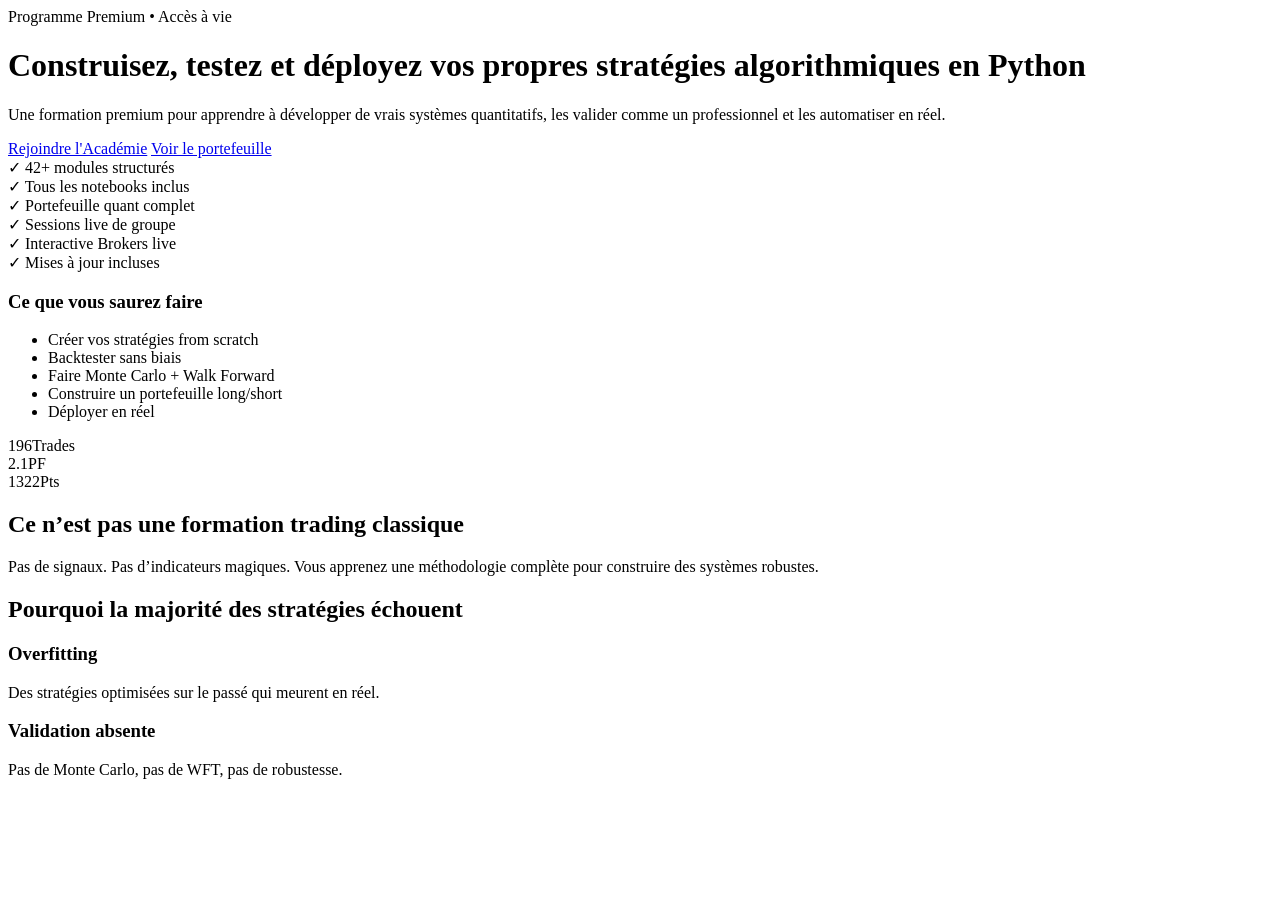
==== commit 301aefe0: "Apr 29, 2026, 7:45 PM" ====
--- a/index - Copie.html
+++ b/index - Copie.html
@@ -2,1004 +2,76 @@
 <html lang="fr">
 <head>
 <meta charset="UTF-8">
-<meta name="viewport" content="width=device-width, initial-scale=1.0">
-<title>Académie de Trading Algorithmique</title>
-<link href="https://fonts.googleapis.com/css2?family=Cormorant+Garamond:wght@300;400;600;700&family=DM+Sans:wght@300;400;500;600&display=swap" rel="stylesheet">
-<link rel="stylesheet" href="Page_de_vente.css">
-
-<link rel="icon" type="image/png" href="Logo/logo.png">
-<meta name="description" content="Apprenez à créer des stratégies de trading algorithmique en Python, de zéro à la stratégie institutionnelle.">
-<meta property="og:title" content="Académie de Trading Algorithmique">
-<meta property="og:description" content="De zéro à votre premier algorithme. Sans expérience requise.">
-<meta property="og:image" content="Logo/logo.png">
-
+<meta name="viewport" content="width=device-width,initial-scale=1.0">
+<title>Académie Quantitative</title>
+<link rel="stylesheet" href="style.css">
+<link rel="preconnect" href="https://fonts.googleapis.com">
+<link rel="preconnect" href="https://fonts.gstatic.com" crossorigin>
+<link href="https://fonts.googleapis.com/css2?family=Inter:wght@300;400;500;600;700;800&display=swap" rel="stylesheet">
 </head>
-
 <body>
 
-<!-- NAV -->
-<nav>
-  <div class="nav-logo">
-    <img src="Logo/logo.png" alt="Logo Académie Trading Algorithmique" class="logo">
-    <span class="nav-brand">Académie de Trading Algorithmique</span>
-  </div>
-  <ul class="nav-links" id="nav-links">
-    <li><a href="#resultats">Résultats</a></li>
-    <li><a href="#formations">Formation</a></li>
-    <li><a href="#programme">Programme</a></li>
-    <li><a href="#about">À propos</a></li>
-  </ul>
-  <button class="burger" id="burger" onclick="toggleMenu()" aria-label="Menu">
-    <span></span><span></span><span></span>
-  </button>
-</nav>
+<header class="hero">
+<div class="container hero-grid">
+<div>
+<span class="badge">Programme Premium • Accès à vie</span>
+<h1>Construisez, testez et déployez vos propres stratégies algorithmiques en Python</h1>
+<p class="hero-sub">
+Une formation premium pour apprendre à développer de vrais systèmes quantitatifs,
+les valider comme un professionnel et les automatiser en réel.
+</p>
+<div class="hero-buttons">
+<a href="#pricing" class="btn-primary">Rejoindre l'Académie</a>
+<a href="#portfolio" class="btn-secondary">Voir le portefeuille</a>
+</div>
 
+<div class="hero-bullets">
+<div>✓ 42+ modules structurés</div>
+<div>✓ Tous les notebooks inclus</div>
+<div>✓ Portefeuille quant complet</div>
+<div>✓ Sessions live de groupe</div>
+<div>✓ Interactive Brokers live</div>
+<div>✓ Mises à jour incluses</div>
+</div>
+</div>
 
-
-<!-- <header>
-  <div class="hero-glow-gold"></div>
-  <div class="hero-glow-blue"></div>
-  <div class="hero-grid"></div>
-  <div class="hero-content">
-    <div class="hero-badge">Niveau 1 entièrement gratuit</div>
-      <img src="Logo/logo_transp.png" alt="Logo Académie Trading Algorithmique" class="hero-logo">
-      <h1>
-        Faites fructifier votre<br>
-        <span class="gold" style="display:inline;">argent</span>
-        <span class="small" style="display:block; margin-top:30px;">grâce au trading algorithmique</span>
-      </h1>
-
-
-    POUR QUI — visible dès le hero
-    <div class="hero-for-who reveal">
-      <p class="hero-for-who-label">POUR QUI?</p>
-      <div class="hero-for-who-list">
-        <div class="for-who-item">
-          <span class="for-who-check">✓</span>
-          <span>Vous souhaitez faire fructifier votre argent mais vous n'êtes ni trader ni développeur</span>
-        </div>
-        <div class="for-who-item">
-          <span class="for-who-check">✓</span>
-          <span>Vous débutez sur les marchés financiers et voulez une formation sérieuse</span>
-        </div>
-        <div class="for-who-item">
-          <span class="for-who-check">✓</span>
-          <span>Vous investissez déjà et voulez automatiser vos stratégies</span>
-        </div>
-        <div class="for-who-item">
-          <span class="for-who-check">✓</span>
-          <span>Vous êtes lassé par les promesses des systèmes magiques</span>
-        </div>
-        
-      </div>
-    </div>
-
-
-
-    <div class="hero-cta-row">
-      <a href="#formations" class="btn-primary">Commencer gratuitement →</a>
-      <a href="#programme" class="btn-ghost">Voir le programme</a>
-    </div>
-    <p style="font-size: 12px; color: var(--white-dim); opacity: 0.5; margin-top: 16px; letter-spacing: 0.08em;">
-      ✦ Accès immédiat · Sans carte bancaire · Sans engagement
-    </p>
-  </div>
-</header> -->
-
-
-
-
-<header>
-  <div class="hero-glow-gold"></div>
-  <div class="hero-glow-blue"></div>
-  <div class="hero-grid"></div>
-  <div class="hero-content">
-    <div class="hero-badge">Niveau 1 entièrement gratuit</div>
-    <img src="Logo/logo_transp.png" alt="Logo Académie Trading Algorithmique" class="hero-logo">
-
-    <div class="hero-split">
-
-      <!-- COLONNE GAUCHE — titre -->
-      <div class="hero-left">
-        <h1>
-          Faites fructifier votre<br>
-          <span class="gold" style="display:inline;">argent</span>
-          <span class="small" style="display:block; margin-top:12px;">grâce au trading algorithmique</span>
-        </h1>
-        <div class="hero-cta-row">
-          <a href="#formations" class="btn-primary">Commencer gratuitement →</a>
-          <a href="#programme" class="btn-ghost">Voir le programme</a>
-        </div>
-        <p style="font-size: 12px; color: var(--white-dim); opacity: 0.5; margin-top: 16px; letter-spacing: 0.08em;">
-          ✦ Accès immédiat · Sans carte bancaire · Sans engagement
-        </p>
-      </div>
-
-      <!-- COLONNE DROITE — pour qui -->
-      <div class="hero-right">
-        <div class="hero-for-who">
-          <p class="hero-for-who-label">POUR QUI ?</p>
-          <div class="hero-for-who-list">
-            <div class="for-who-item">
-              <span class="for-who-check">✓</span>
-              <span>Vous souhaitez faire fructifier votre argent mais vous n'êtes ni trader ni développeur</span>
-            </div>
-            <div class="for-who-item">
-              <span class="for-who-check">✓</span>
-              <span>Vous débutez sur les marchés financiers et voulez une formation sérieuse</span>
-            </div>
-            <div class="for-who-item">
-              <span class="for-who-check">✓</span>
-              <span>Vous investissez déjà et voulez automatiser vos stratégies</span>
-            </div>
-            <div class="for-who-item">
-              <span class="for-who-check">✓</span>
-              <span>Vous êtes lassé par les promesses des systèmes magiques</span>
-            </div>
-          </div>
-        </div>
-      </div>
-
-    </div>
-  </div>
+<div class="hero-card">
+<h3>Ce que vous saurez faire</h3>
+<ul>
+<li>Créer vos stratégies from scratch</li>
+<li>Backtester sans biais</li>
+<li>Faire Monte Carlo + Walk Forward</li>
+<li>Construire un portefeuille long/short</li>
+<li>Déployer en réel</li>
+</ul>
+<div class="card-stats">
+<div><span>196</span>Trades</div>
+<div><span>2.1</span>PF</div>
+<div><span>1322</span>Pts</div>
+</div>
+</div>
+</div>
 </header>
 
-
-<!-- Citation mise en avant -->
-<div class="quote-divider">
-  <blockquote class="about-quote">
-    "La différence entre un expert et un débutant?<br>
-    Simplement une méthode qu'on ne lui a pas encore expliquée."
-  </blockquote>
+<section class="section dark">
+<div class="container center narrow">
+<h2>Ce n’est pas une formation trading classique</h2>
+<p>
+Pas de signaux. Pas d’indicateurs magiques.
+Vous apprenez une méthodologie complète pour construire des systèmes robustes.
+</p>
 </div>
-
-
-
-<!-- VIDÉO DE PRÉSENTATION -->
-<section class="video-section">
-  <div class="video-inner reveal">
-    <p class="section-tag" style="text-align:center; margin-bottom: 12px;">Présentation</p>
-    <h2 class="section-title" style="text-align:center; margin-bottom: 32px;">
-      Ce que vous allez <em>apprendre</em><br>
-    </h2>
-
-
-    <!-- Option B : vidéo locale (remplace video.mp4 par ton fichier) -->
-    <div class="video-wrapper">
-      <video controls poster="Images/equity_curve.png">
-        <source src="Images/presentation.mp4" type="video/mp4">
-        Votre navigateur ne supporte pas la lecture vidéo.
-      </video>
-    </div>
-
-    <p class="video-caption">
-      Une présentation de ce que vous allez apprendre — sans jargon, sans promesses excessives.
-    </p>
-  </div>
 </section>
 
-
-
-
-<!-- STATS -->
-<div class="stats-bar">
-  <div class="stats-inner">
-    <div class="stat-item reveal">
-      <div class="stat-num">3</div>
-      <div class="stat-label">Niveaux de formation</div>
-    </div>
-    <div class="stat-item reveal">
-      <div class="stat-num">100%</div>
-      <div class="stat-label">Code source inclus</div>
-    </div>
-    <div class="stat-item reveal">
-      <div class="stat-num">498€</div>
-      <div class="stat-label">Pack complet — promo</div>
-    </div>
-    <div class="stat-item reveal">
-      <div class="stat-num">∞</div>
-      <div class="stat-label">Accès à vie</div>
-    </div>
-    <div class="stat-item reveal">
-      <div class="stat-num">5 ans</div>
-      <div class="stat-label">De données backtestées</div>
-    </div>
-  </div>
+<section class="section">
+<div class="container">
+<h2 class="center">Pourquoi la majorité des stratégies échouent</h2>
+<div class="grid-4">
+<div class="feature-card">
+<h3>Overfitting</h3>
+<p>Des stratégies optimisées sur le passé qui meurent en réel.</p>
 </div>
-
-
-
-
-<!-- Citation mise en avant -->
-<div class="quote-divider">
-  <blockquote class="about-quote">
-    "Celui qui programme sa stratégie ne dépend de personne."
-  </blockquote>
-</div>
-
-
-
-
-
-<!-- POURQUOI APPRENDRE À CODER -->
-<section class="section">
-  <div class="reveal">
-    <p class="section-tag">Pourquoi apprendre ?</p>
-    <h2 class="section-title">Construire votre stratégie<br><em>plutôt que l'acheter</em></h2>
-    <p class="section-desc">
-      Des robots de trading, il en existe des milliers. Mais celui qui comprend 
-      ce qu'il fait aura toujours un avantage sur celui qui suit aveuglément un algorithme qu'il n'a pas créé.
-    </p>
-    <div class="gold-rule"></div>
-  </div>
-
-  <div class="why-code-grid reveal">
-
-    <div class="why-code-card">
-      <div class="why-code-header">
-        <div class="why-code-icon">
-          <svg width="28" height="28" viewBox="0 0 24 24" fill="none" stroke="currentColor" stroke-width="1.5">
-            <rect x="3" y="11" width="18" height="11" rx="2"/>
-            <path d="M7 11V7a5 5 0 0 1 10 0v4"/>
-          </svg>
-        </div>
-        <div class="why-code-title">Gratuit pour toujours</div>
-      </div>
-      <p class="why-code-desc">Aucun abonnement, aucune licence. Une fois appris, cet outil vous appartient — pour toujours.</p>
-    </div>
-
-    <div class="why-code-card">
-      <div class="why-code-header">
-        <div class="why-code-icon">
-          <svg width="28" height="28" viewBox="0 0 24 24" fill="none" stroke="currentColor" stroke-width="1.5">
-            <circle cx="12" cy="12" r="10"/>
-            <path d="M12 8v4l3 3"/>
-          </svg>
-        </div>
-        <div class="why-code-title">Vous êtes autonome</div>
-      </div>
-      <p class="why-code-desc">Pas de dépendance à un logiciel propriétaire qui peut fermer, changer de prix ou disparaître du jour au lendemain.</p>
-    </div>
-
-    <div class="why-code-card">
-      <div class="why-code-header">
-        <div class="why-code-icon">
-          <svg width="28" height="28" viewBox="0 0 24 24" fill="none" stroke="currentColor" stroke-width="1.5">
-            <polyline points="16 18 22 12 16 6"/>
-            <polyline points="8 6 2 12 8 18"/>
-          </svg>
-        </div>
-        <div class="why-code-title">Vos stratégies vous appartiennent</div>
-      </div>
-      <p class="why-code-desc">Vous comprenez chaque décision de votre algorithme. Vous pouvez l'adapter, l'améliorer, le personnaliser à l'infini.</p>
-    </div>
-
-    <div class="why-code-card">
-      <div class="why-code-header">
-        <div class="why-code-icon">
-          <svg width="28" height="28" viewBox="0 0 24 24" fill="none" stroke="currentColor" stroke-width="1.5">
-            <rect x="2" y="3" width="20" height="14" rx="2"/>
-            <line x1="8" y1="21" x2="16" y2="21"/>
-            <line x1="12" y1="17" x2="12" y2="21"/>
-          </svg>
-        </div>
-        <div class="why-code-title">Portable et universel</div>
-      </div>
-      <p class="why-code-desc">Fonctionne sur n'importe quel ordinateur, avec n'importe quel broker. Aucune contrainte technique.</p>
-    </div>
-
-  </div>
-</section>
-
-
-
-
-<!-- RÉSULTATS RÉELS -->
-<section id="resultats" class="section results-section"> 
-  <div class="reveal">
-    <p class="section-tag">Preuve par les chiffres</p>
-    <h2 class="section-title">Une stratégie réelle,<br><em>testée sur 5 ans de données</em></h2>
-    <p class="section-desc">
-      Voici un exemple concret de ce que vous apprendrez à construire — une stratégie sur le SP500, 
-      testée sur 5 ans de données réelles. Pas de simulation théorique : des résultats mesurables, 
-      que vous saurez reproduire et interpréter.
-    </p>
-    <div class="gold-rule"></div>
-  </div>
-
-  <!-- MÉTRIQUES -->
-  <div class="results-metrics reveal">
-    <div class="metric-card">
-      <div class="metric-value">6/10</div>
-      <div class="metric-label">Trades gagnants</div>
-      <div class="metric-sub">6 fois sur 10, la stratégie est dans le bon sens</div>
-    </div>
-    <div class="metric-card metric-card--highlight">
-      <div class="metric-value">×2</div>
-      <div class="metric-label">Gains vs Pertes</div>
-      <div class="metric-sub">Pour 1€ perdu, la stratégie en gagne 2</div>
-    </div>
-    <div class="metric-card">
-      <div class="metric-value">94</div>
-      <div class="metric-label">Trades sur 5 ans</div>
-      <div class="metric-sub">Un résultat statistiquement solide</div>
-    </div>
-    <div class="metric-card">
-      <div class="metric-value">&lt;3%</div>
-      <div class="metric-label">Perte maximale</div>
-      <div class="metric-sub">Le capital est protégé à tout moment</div>
-    </div>
-  </div>
-
-  <!-- GRAPHIQUES -->
-  <div class="carousel reveal">
-    <div class="carousel-track" id="carouselTrack">
-
-      <div class="chart-card carousel-slide">
-        <div class="chart-label">
-          <svg width="14" height="14" viewBox="0 0 24 24" fill="none" stroke="currentColor" stroke-width="2"><polyline points="22 7 13.5 15.5 8.5 10.5 2 17"/></svg>
-          Évolution des gains sur 5 ans
-        </div>
-        <img src="Images/equity_curve.png" alt="Equity curve SP500" class="chart-img">
-        <p class="chart-caption">La courbe monte régulièrement sur 5 ans — sans accident majeur. C'est exactement ce que l'on cherche : une progression stable, pas un coup de chance.</p>
-      </div>
-
-      <div class="chart-card carousel-slide">
-        <div class="chart-label">
-          <svg width="14" height="14" viewBox="0 0 24 24" fill="none" stroke="currentColor" stroke-width="2"><rect x="3" y="3" width="18" height="18" rx="2"/><path d="M3 9h18M3 15h18M9 3v18M15 3v18"/></svg>
-          Trouver les meilleurs réglages
-        </div>
-        <img src="Images/heatmap.png" alt="Heatmap TP SL optimisation" class="chart-img">
-        <p class="chart-caption">Ce graphique montre comment tester toutes les combinaisons possibles pour trouver les réglages optimaux. Vous apprendrez à le générer vous-même.</p>
-      </div>
-
-      <div class="chart-card carousel-slide">
-        <div class="chart-label">
-          <svg width="14" height="14" viewBox="0 0 24 24" fill="none" stroke="currentColor" stroke-width="2"><rect x="2" y="3" width="4" height="18"/><rect x="10" y="8" width="4" height="13"/><rect x="18" y="5" width="4" height="16"/></svg>
-          Résultat de chaque trade
-        </div>
-        <img src="Images/distribution.png" alt="Distribution PnL trades" class="chart-img">
-        <p class="chart-caption">La majorité des trades sont positifs — c'est le signe d'une stratégie cohérente, pas d'un hasard chanceux.</p>
-      </div>
-
-      <div class="chart-card carousel-slide">
-        <div class="chart-label">
-          <svg width="14" height="14" viewBox="0 0 24 24" fill="none" stroke="currentColor" stroke-width="2"><circle cx="12" cy="12" r="10"/><polyline points="12 6 12 12 16 14"/></svg>
-          Combien de temps rester dans un trade ?
-        </div>
-        <img src="Images/duree.png" alt="Analyse durée trade" class="chart-img">
-        <p class="chart-caption">La stratégie performe mieux sur des trades courts — autour de 60 minutes. Vous apprendrez à trouver cette durée optimale par vous-même.</p>
-      </div>
-
-    </div>
-
-    <!-- Contrôles -->
-    <div class="carousel-controls">
-      <button class="carousel-btn" onclick="moveCarousel(-1)">←</button>
-      <div class="carousel-dots" id="carouselDots">
-        <span class="carousel-dot active" onclick="goToSlide(0)"></span>
-        <span class="carousel-dot" onclick="goToSlide(1)"></span>
-        <span class="carousel-dot" onclick="goToSlide(2)"></span>
-        <span class="carousel-dot" onclick="goToSlide(3)"></span>
-      </div>
-      <button class="carousel-btn" onclick="moveCarousel(1)">→</button>
-    </div>
-  </div>
-
-  <div class="results-disclaimer reveal">
-    <svg width="14" height="14" viewBox="0 0 24 24" fill="none" stroke="currentColor" stroke-width="1.5">
-      <circle cx="12" cy="12" r="10"/><line x1="12" y1="8" x2="12" y2="12"/><line x1="12" y1="16" x2="12.01" y2="16"/>
-    </svg>
-    Ces résultats sont issus de backtests sur données historiques et fournis à titre éducatif. Les performances passées ne garantissent pas les résultats futurs.
-  </div>
-</section>
-
-
-
-<!-- Citation mise en avant -->
-<div class="quote-divider">
-  <blockquote class="about-quote">
-    "Un algorithme ne panique jamais, ne doute jamais.
-  </blockquote>
-</div>
-
-
-
-<!-- INCLUS DANS LA FORMATION -->
-<section class="section deliverables-section">
-  <div class="reveal">
-    <p class="section-tag">Inclus dans la formation</p>
-    <h2 class="section-title">Tout ce qu'il vous faut pour <em>réussir</em></h2>
-    <div class="gold-rule"></div>
-  </div>
-  <div class="deliverables-grid">
-
-    <div class="deliverable deliverable-highlight reveal">
-      <div class="deliverable-icon">
-        <svg width="28" height="28" viewBox="0 0 24 24" fill="none" stroke="currentColor" stroke-width="1.5">
-          <path d="M22 10v6M2 10l10-5 10 5-10 5z"/>
-          <path d="M6 12v5c3 3 9 3 12 0v-5"/>
-        </svg>
-      </div>
-      <div class="deliverable-body">
-        <div class="deliverable-title">
-          <span class="unique-tag" style="margin-right:8px; vertical-align:middle;">EXPERT</span>
-          Une pédagogie universitaire
-        </div>
-        <p class="deliverable-desc">Conçue par une docteure en mathématiques avec 14 ans d'enseignement — chaque concept est expliqué simplement, sans raccourci, sans jargon inutile.</p>
-      </div>
-    </div>
-
-    <div class="deliverable deliverable-highlight reveal">
-      <div class="deliverable-icon">
-        <svg width="28" height="28" viewBox="0 0 24 24" fill="none" stroke="currentColor" stroke-width="1.5">
-          <path d="M21 15a2 2 0 0 1-2 2H7l-4 4V5a2 2 0 0 1 2-2h14a2 2 0 0 1 2 2z"></path>
-        </svg>
-      </div>
-      <div class="deliverable-body">
-        <div class="deliverable-title">
-          <span class="unique-tag" style="margin-right:8px; vertical-align:middle;">UNIQUE</span>
-          Assistance intégrée à chaque leçon
-        </div>
-        <p class="deliverable-desc">Bloqué sur un exercice ? Posez votre question directement sous la leçon et obtenez une réponse rapidement.</p>
-      </div>
-    </div>
-
-    <div class="deliverable reveal" style="transition-delay:0.1s">
-      <div class="deliverable-icon">
-        <svg width="28" height="28" viewBox="0 0 24 24" fill="none" stroke="currentColor" stroke-width="1.5"><path d="M14 2H6a2 2 0 0 0-2 2v16a2 2 0 0 0 2 2h12a2 2 0 0 0 2-2V8z"/><polyline points="14 2 14 8 20 8"/><line x1="16" y1="13" x2="8" y2="13"/><line x1="16" y1="17" x2="8" y2="17"/></svg>
-      </div>
-      <div class="deliverable-body">
-        <div class="deliverable-title">Code source des stratégies</div>
-        <p class="deliverable-desc">Tout le code enseigné dans la formation, commenté ligne par ligne pour que vous compreniez chaque décision.</p>
-      </div>
-    </div>
-
-    <div class="deliverable reveal" style="transition-delay:0.2s">
-      <div class="deliverable-icon">
-        <svg width="28" height="28" viewBox="0 0 24 24" fill="none" stroke="currentColor" stroke-width="1.5"><polyline points="22 7 13.5 15.5 8.5 10.5 2 17"/><polyline points="16 7 22 7 22 13"/></svg>
-      </div>
-      <div class="deliverable-body">
-        <div class="deliverable-title">Modèles prêts à l'emploi</div>
-        <p class="deliverable-desc">Des fichiers pré-structurés pour créer vos propres stratégies sans repartir d'une page blanche.</p>
-      </div>
-    </div>
-
-    <div class="deliverable reveal" style="transition-delay:0.3s">
-      <div class="deliverable-icon">
-        <svg width="28" height="28" viewBox="0 0 24 24" fill="none" stroke="currentColor" stroke-width="1.5"><path d="M12 22s8-4 8-10V5l-8-3-8 3v7c0 6 8 10 8 10z"/></svg>
-      </div>
-      <div class="deliverable-body">
-        <div class="deliverable-title">Accès à vie + mises à jour</div>
-        <p class="deliverable-desc">Le contenu évolue avec les marchés. Vous accédez à toutes les mises à jour sans surcoût.</p>
-      </div>
-    </div>
-
-    <div class="deliverable reveal" style="transition-delay:0.4s">
-      <div class="deliverable-icon">
-        <svg width="28" height="28" viewBox="0 0 24 24" fill="none" stroke="currentColor" stroke-width="1.5"><circle cx="12" cy="12" r="10"/><polyline points="12 6 12 12 16 14"/></svg>
-      </div>
-      <div class="deliverable-body">
-        <div class="deliverable-title">Avancez à votre rythme</div>
-        <p class="deliverable-desc">Pas de planning imposé. Vous accédez au contenu quand vous voulez, depuis n'importe où.</p>
-      </div>
-    </div>
-
-  </div>
-</section>
-
-
-
-
-<!-- FORMATIONS -->
-<section id="formations" class="section">
-  <div class="reveal">
-    <p class="section-tag">La formation</p>
-    <h2 class="section-title">3 niveaux,<br><em>un seul objectif</em></h2>
-    <p class="section-desc">
-      Chaque module est conçu pour être autonome ou s'intégrer dans un parcours complet, du premier script à la stratégie institutionnelle.
-    </p>
-  </div>
-  <div class="cards-grid">
-
-
-    <div class="card card-free reveal">
-      <div class="card-level level-free">● Niveau 1</div>
-      <div class="card-title">Introduction au Trading Algorithmique</div>
-      <p class="card-desc">Installez votre environnement de travail, récupérez vos premières données de marché, et créez votre tout premier script de trading.</p>
-        <ul class="card-features">
-        <li>Environnement Python installé pas à pas</li>
-        <li>Vos premières données boursières en quelques lignes</li>
-        <li>Une stratégie simple de A à Z, code inclus</li>
-      </ul>
-      <a href="#" class="btn-primary" style="margin-top: 24px; display: inline-block; width: 100%; text-align: center;">
-        Accéder gratuitement au niveau 1 →
-      </a>
-    </div>
-
-
-    <div class="card reveal" style="transition-delay:0.1s">
-      <div class="card-level level-blue">● Niveau 2</div>
-      <div class="card-title">Backtesting Professionnel</div>
-      <p class="card-desc">Construisez un moteur de backtest robuste, optimisez vos paramètres, et interprétez les métriques pro.</p>
-      <ul class="card-features">
-        <li>Simulez vos trades sur des années de données réelles</li>
-        <li>Optimisation des paramètres sans tricher sur les données</li>
-        <li>Indicateurs de performance pour valider votre stratégie</li>
-      </ul>
-    </div>
-
-
-
-  <div class="card reveal" style="transition-delay:0.2s">
-    <div class="card-level level-gold">● Niveau 3</div>
-    <div class="card-title">Macro &amp; Approche Institutionnelle</div>
-    <p class="card-desc">Intégrez les données macro-économiques et adaptez vos stratégies aux régimes de marché changeants.</p>
-    <ul class="card-features">
-      <li>Données macro-économiques intégrées</li>
-      <li>Adapter votre stratégie selon le contexte économique</li>
-      <li>La méthode utilisée par les fonds professionnels — simplifiée</li>
-    </ul>
-    <div class="card-bonus">
-      <span class="bonus-tag">BONUS</span>
-      <span>Une stratégie complète sur le SP500 backtestée sur 5 ans — code inclus</span>
-    </div>
-  </div>
-
-    <div class="card card-pack reveal" id="offre">
-      <div>
-        <div class="card-level level-gold">★ Pack Complet</div>
-        <div class="card-title">Accès Total — Les 3 Niveaux</div>
-        <p class="card-desc">Tout le contenu, tous les codes sources. Le parcours complet à prix exceptionnel.</p>
-        <ul class="card-features">
-          <li>Accès immédiat aux 3 niveaux</li>
-          <li>Code source téléchargeable</li>
-          <li>Modèles de stratégies prêts à l'emploi</li>
-          <li>Mises à jour incluses</li>
-          <li>
-            <span class="unique-tag" style="margin-right:6px; vertical-align:middle; font-size:9px;">UNIQUE</span>
-            Assistance intégrée à chaque leçon
-          </li>
-          <li>
-              <span class="bonus-tag">BONUS</span>
-              <span>Une stratégie complète sur le SP500</span>
-          </li>
-
-        </ul>
-      </div>
-      <div class="pack-price-block">
-        <div class="pack-old-price">1000€</div>
-        <div class="pack-price"><sub>€</sub>498</div>
-        <div class="pack-savings">Économisez 502€</div>
-        <a href="#" class="btn-primary" style="margin-top:20px;display:inline-block">S'inscrire</a>
-      </div>
-    </div>
-
-  </div>
-</section>
-
-
-
-<!-- Citation mise en avant -->
-<div class="quote-divider">
-  <blockquote class="about-quote">
-    "Mon objectif : rendre le trading algorithmique accessible à tous"
-  </blockquote>
-</div>
-
-
-
-
-
-
-
-<!-- PROGRAMME -->
-<section id="programme" class="section">
-  <div class="reveal">
-    <p class="section-tag">Parcours</p>
-    <h2 class="section-title">Ce que vous <em>maîtriserez</em></h2>
-    <p class="section-desc">Un parcours structuré qui vous emmène de zéro à des stratégies dignes d'un fonds quantitatif.</p>
-    <div class="gold-rule"></div>
-  </div>
-  <div class="timeline">
-    <div class="timeline-item reveal">
-      <div class="timeline-dot">1</div>
-      <div class="timeline-body">
-        <div class="timeline-title">Fondations en programmation &amp; Marchés</div>
-        <p class="timeline-text">Installez le langage de programmation Python en quelques clics et récupérez vos premières données boursières. Vous verrez votre premier graphique de marché généré par votre propre code dès le premier module.</p>
-      </div>
-    </div>
-    <div class="timeline-item reveal" style="transition-delay:0.1s">
-      <div class="timeline-dot">2</div>
-      <div class="timeline-body">
-        <div class="timeline-title">Construction du Moteur de Backtest</div>
-        <p class="timeline-text">Construisez un système qui simule vos trades comme s'ils étaient réels — avec les frais, les délais et les conditions de marché authentiques. Pas de raccourci, pas de biais.</p>
-      </div>
-    </div>
-    <div class="timeline-item reveal" style="transition-delay:0.2s">
-      <div class="timeline-dot">3</div>
-      <div class="timeline-body">
-        <div class="timeline-title">Métriques &amp; Optimisation</div>
-        <p class="timeline-text">Apprenez à lire les résultats de votre stratégie comme un professionnel : est-ce que ça marche vraiment, ou juste par chance ? Vous saurez répondre à cette question avec précision.</p>
-      </div>
-    </div>
-    <div class="timeline-item reveal" style="transition-delay:0.3s">
-      <div class="timeline-dot">4</div>
-      <div class="timeline-body">
-        <div class="timeline-title">Intégration des données Macro-économiques</div>
-        <p class="timeline-text">Comprenez ce qui fait bouger les marchés pour prendre de meilleures décisions. Apprenez à intégrer les données économiques dans vos stratégies (taux d'intérêt, inflation, chômage, etc...). </p>      </div>
-    </div>
-  </div>
-</section>
-
-
-
-
-<!-- Citation mise en avant -->
-<div class="quote-divider">
-  <blockquote class="about-quote">
-    "Investissez comme un professionnel"
-  </blockquote>
-</div>
-
-
-
-
-
-<!-- QUI SUIS-JE -->
-<section class="section about-section about-bg" id="about">
-  <div class="reveal">
-    <p class="section-tag">Votre formateur</p>
-    <h2 class="section-title">Une expertise <em>académique et terrain</em></h2>
-    <div class="gold-rule"></div>
-  </div>
-
-  <div class="about-content reveal">
-
-    <!-- PHOTO -->
-    <div class="about-photo">
-      <img src="Images/Banjo.PNG" alt="Votre formateur" class="about-img">
-    </div>
-    
-    <!-- TEXTE -->
-    <div class="about-text">
-
-      <p class="about-desc">
-        Agrégée et docteure en mathématiques, j'enseigne à l'université depuis plus de 
-        <strong style="color: var(--white);">14 ans</strong> auprès d'étudiants en cursus informatique.
-        <br>
-        En parallèle, je développe mes propres stratégies de trading algorithmique et analyse les marchés financiers à travers les données.
-        <br>
-        Au fil de mon parcours, j'ai eu l'opportunité de me former en analyse macro-économique auprès d'un 
-        <strong style="color: var(--gold-light);">trader professionnel</strong>, afin de relier l'approche théorique aux réalités des marchés.
-
-      </p>
-
-      <div class="about-skills">
-        <div class="about-skill">
-          <div class="about-skill-icon">
-            <svg width="20" height="20" viewBox="0 0 24 24" fill="none" stroke="currentColor" stroke-width="1.5">
-              <path d="M2 20h20M6 20V10l6-6 6 6v10M10 20v-5h4v5"/>
-            </svg>
-          </div>
-          <div>
-            <div class="about-skill-title">Rigueur mathématique</div>
-            <p class="about-skill-desc">Pour construire des stratégies solides et comprendre réellement ce qui fonctionne.</p>
-          </div>
-        </div>
-        <div class="about-skill">
-          <div class="about-skill-icon">
-            <svg width="20" height="20" viewBox="0 0 24 24" fill="none" stroke="currentColor" stroke-width="1.5">
-              <path d="M17 21v-2a4 4 0 0 0-4-4H5a4 4 0 0 0-4 4v2"/>
-              <circle cx="9" cy="7" r="4"/>
-              <path d="M23 21v-2a4 4 0 0 0-3-3.87M16 3.13a4 4 0 0 1 0 7.75"/>
-            </svg>
-          </div>
-          <div>
-            <div class="about-skill-title">Pédagogie éprouvée</div>
-            <p class="about-skill-desc">Pour expliquer chaque concept simplement — même à quelqu'un qui part de zéro.</p>
-          </div>
-        </div>
-      </div>
-
-      <!-- Citation mise en avant -->
-
-      <div class="quote-divider">
-        <blockquote class="about-quote">
-          "N'importe qui peut comprendre un concept complexe<br>si on lui explique correctement."
-        </blockquote>
-      </div>
-
-      <p class="about-desc">
-        Cette formation rassemble ce que j'aurais aimé avoir dès le départ — 
-        <strong style="color: var(--gold-light);">une méthode claire pour comprendre, tester et construire 
-        ses propres stratégies, accessible à toute personne prête à apprendre.</strong>
-      </p>
-
-      <div class="about-stats">
-        <div class="about-stat">
-          <div class="about-stat-num">14</div>
-          <div class="about-stat-label">ans d'enseignement</div>
-        </div>
-        <div class="about-stat">
-          <div class="about-stat-num">Bac+8</div>
-          <div class="about-stat-label">Docteure en mathématiques</div>
-        </div>
-        <div class="about-stat">
-          <div class="about-stat-num">100%</div>
-          <div class="about-stat-label">Orienté pratique</div>
-        </div>
-      </div>
-
-    </div>
-  </div>
-</section>
-
-
-
-
-
-
-
-
-
-<!-- FAQ -->
-<section class="section">
-  <div class="reveal">
-    <p class="section-tag">Questions fréquentes</p>
-    <h2 class="section-title">Tout ce que vous <em>voulez savoir</em></h2>
-    <div class="gold-rule"></div>
-  </div>
-  <div class="faq-list">
-    <div class="faq-item reveal">
-      <button class="faq-question" onclick="toggleFaq(this)">
-        Faut-il savoir coder pour commencer ?
-        <span class="faq-icon">+</span>
-      </button>
-      <div class="faq-answer">
-        <p>Non. Le niveau 1 part de zéro et vous guide pas à pas dans les bases de la programmation appliquée au trading. Aucun prérequis technique n'est nécessaire.</p>
-      </div>
-    </div>
-    <div class="faq-item reveal">
-      <button class="faq-question" onclick="toggleFaq(this)">
-        Et si je suis bloqué sur un exercice ?
-        <span class="faq-icon">+</span>
-      </button>
-      <div class="faq-answer">
-        <p>Chaque leçon dispose d'une section commentaires. Posez votre question directement sous le contenu concerné et obtenez une réponse rapidement.</p>
-      </div>
-    </div>
-    <div class="faq-item reveal" style="transition-delay:0.05s">
-      <button class="faq-question" onclick="toggleFaq(this)">
-        Combien de temps faut-il par semaine ?
-        <span class="faq-icon">+</span>
-      </button>
-      <div class="faq-answer">
-        <p>Comptez 3 à 5 heures par semaine pour progresser confortablement. Les modules sont courts et autonomes, vous avancez à votre rythme sans contrainte de planning.</p>
-      </div>
-    </div>
-    <div class="faq-item reveal" style="transition-delay:0.1s">
-      <button class="faq-question" onclick="toggleFaq(this)">
-        Est-ce que je reçois le code source ?
-        <span class="faq-icon">+</span>
-      </button>
-      <div class="faq-answer">
-        <p>Oui, intégralement. Chaque module inclut le code source complet et les modèles de stratégies prêts à être utilisés ou adaptés.</p>
-      </div>
-    </div>
-    <div class="faq-item reveal" style="transition-delay:0.15s">
-      <button class="faq-question" onclick="toggleFaq(this)">
-        De quel broker ai-je besoin ?
-        <span class="faq-icon">+</span>
-      </button>
-      <div class="faq-answer">
-        <p>La formation ne nécessite pas un broker en particulier. Vous êtes libre de choisir votre propre broker. Nous utilisons juste un compte démo chez Interactive Broker pour vous montrer comment accéder gratuitement à l'historique des données de marchés.</p>
-      </div>
-    </div>
-    
-  </div>
-</section>
-
-
-
-
-<!-- RETOUR SUR INVESTISSEMENT -->
-<section class="section">
-  <div class="reveal">
-    <p class="section-tag">Retour sur investissement</p>
-    <h2 class="section-title">Un investissement —<br><em>une compétence pour toujours</em></h2>
-    <p class="section-desc">
-      Vous ne payez pas pour accéder à du contenu. Vous investissez dans une compétence 
-      que vous gardez toute votre vie — et qui peut vous rapporter bien plus que ce qu'elle vous coûte.
-    </p>
-    <div class="gold-rule"></div>
-  </div>
-
-  <div class="roi-grid reveal">
-
-    <div class="roi-card">
-      <div class="roi-icon">
-        <svg width="28" height="28" viewBox="0 0 24 24" fill="none" stroke="currentColor" stroke-width="1.5">
-          <circle cx="12" cy="12" r="10"/><path d="M12 6v6l4 2"/>
-        </svg>
-      </div>
-      <div class="roi-num">498€</div>
-      <div class="roi-label">Une seule fois</div>
-      <p class="roi-desc">Pas d'abonnement, pas de renouvellement. Vous payez une fois et accédez à tout — pour toujours.</p>
-    </div>
-
-    <div class="roi-card">
-      <div class="roi-icon">
-        <svg width="28" height="28" viewBox="0 0 24 24" fill="none" stroke="currentColor" stroke-width="1.5">
-          <rect x="2" y="3" width="20" height="14" rx="2"/><line x1="8" y1="21" x2="16" y2="21"/><line x1="12" y1="17" x2="12" y2="21"/>
-        </svg>
-      </div>
-      <div class="roi-num">0€</div>
-      <div class="roi-label">De logiciels requis</div>
-      <p class="roi-desc">Tous les outils utilisés dans la formation sont gratuits. Votre seul investissement, c'est la formation.</p>
-    </div>
-
-    <div class="roi-card">
-      <div class="roi-icon">
-        <svg width="28" height="28" viewBox="0 0 24 24" fill="none" stroke="currentColor" stroke-width="1.5">
-          <polyline points="22 7 13.5 15.5 8.5 10.5 2 17"/><polyline points="16 7 22 7 22 13"/>
-        </svg>
-      </div>
-      <div class="roi-num">∞</div>
-      <div class="roi-label">Stratégies possibles</div>
-      <p class="roi-desc">Vous ne repartez pas avec une stratégie. Vous repartez avec la capacité d'en créer autant que vous voulez, sur n'importe quel marché.</p>
-    </div>
-
-  </div>
-
-  <div class="roi-message reveal">
-    <p>
-      Un coût faible pour acquérir une compétence rare — 
-      maîtrisée par les professionnels de la finance et désormais 
-      <strong style="color:var(--gold-light);">accessible à toute personne prête à apprendre.</strong>
-    </p>
-  </div>
-
-</section>
-
-
-
-
-<!-- CTA FINAL -->
-<section class="cta-section">
-  <div class="reveal">
-    <p class="section-tag">Prêt à commencer ?</p>
-    <h2>Prenez le contrôle de<br>
-    <strong>vos finances</strong></h2>
-    <p class="hero-subtitle" style="margin: 16px auto 40px;">Rejoignez la formation et créez des stratégies qui travaillent pour vous.</p>
-    <a href="#offre" class="btn-primary">Commencer gratuitement →</a>
-  </div>
-</section>
-
-
-
-
-
-<!-- FOOTER -->
-<footer>
-  <div class="footer-brand">
-    <img src="Logo/logo.png" alt="Logo Académie Trading Algorithmique" class="logo">
-    <span class="footer-text">© 2026 Académie de trading algorithmique — Tous droits réservés</span>
-  </div>
-  <ul class="footer-links">
-    <li><a href="#">Mentions légales</a></li>
-    <li><a href="#">CGV</a></li>
-    <li><a href="#">Contact</a></li>
-  </ul>
-</footer>
-
-
-
-
-
-<script>
-  // Scroll reveal
-  const observer = new IntersectionObserver((entries) => {
-    entries.forEach(e => {
-      if (e.isIntersecting) {
-        e.target.classList.add('visible');
-        observer.unobserve(e.target);
-      }
-    });
-  }, { threshold: 0.12 });
-
-  document.querySelectorAll('.reveal').forEach(el => observer.observe(el));
-
-  // Nav background on scroll
-  const nav = document.querySelector('nav');
-  window.addEventListener('scroll', () => {
-    if (window.scrollY > 80) {
-      nav.style.background = 'rgba(10,22,40,0.97)';
-      nav.style.borderBottom = '1px solid rgba(200,155,60,0.12)';
-      nav.style.backdropFilter = 'blur(12px)';
-    } else {
-      nav.style.background = 'linear-gradient(to bottom, rgba(10,22,40,0.95), transparent)';
-      nav.style.borderBottom = 'none';
-    }
-  });
-
-  // FAQ
-    function toggleFaq(btn) {
-      const item = btn.parentElement;
-      const isOpen = item.classList.contains('open');
-      document.querySelectorAll('.faq-item').forEach(i => i.classList.remove('open'));
-      if (!isOpen) item.classList.add('open');
-    }
-
-
-  // Burger menu
-function toggleMenu() {
-  document.getElementById('burger').classList.toggle('open');
-  document.getElementById('nav-links').classList.toggle('open');
-}
-
-// Ferme le menu au clic sur un lien
-document.querySelectorAll('.nav-links a').forEach(link => {
-  link.addEventListener('click', () => {
-    document.getElementById('burger').classList.remove('open');
-    document.getElementById('nav-links').classList.remove('open');
-  });
-});
-
-
-// CTA flottant mobile — apparaît après le hero
-const mobileCta = document.getElementById('mobile-cta');
-const heroSection = document.querySelector('header');
-
-const ctaObserver = new IntersectionObserver((entries) => {
-  entries.forEach(e => {
-    if (!e.isIntersecting) {
-      mobileCta.classList.add('visible');
-    } else {
-      mobileCta.classList.remove('visible');
-    }
-  });
-}, { threshold: 0.1 });
-
-if (heroSection) ctaObserver.observe(heroSection);
-
-
-// Carrousel
-let currentSlide = 0;
-const totalSlides = 4;
-
-function moveCarousel(direction) {
-  currentSlide = (currentSlide + direction + totalSlides) % totalSlides;
-  updateCarousel();
-}
-
-function goToSlide(index) {
-  currentSlide = index;
-  updateCarousel();
-}
-
-function updateCarousel() {
-  document.getElementById('carouselTrack').style.transform = `translateX(-${currentSlide * 100}%)`;
-  document.querySelectorAll('.carousel-dot').forEach((dot, i) => {
-    dot.classList.toggle('active', i === currentSlide);
-  });
-}
-
-
-</script>
-
-
-
-
-
-<!-- CTA FLOTTANT MOBILE -->
-<div class="mobile-cta" id="mobile-cta">
-  <a href="#offre" class="btn-primary" style="width:100%;text-align:center;">
-    Commencer gratuitement →
-  </a>
-</div>
-
-
-
-</body>
-</html>
+<div class="feature-card">
+<h3>Validation absente</h3>
+<p>Pas de Monte Carlo, pas de WFT, pas de robustesse.</p>
+</html>
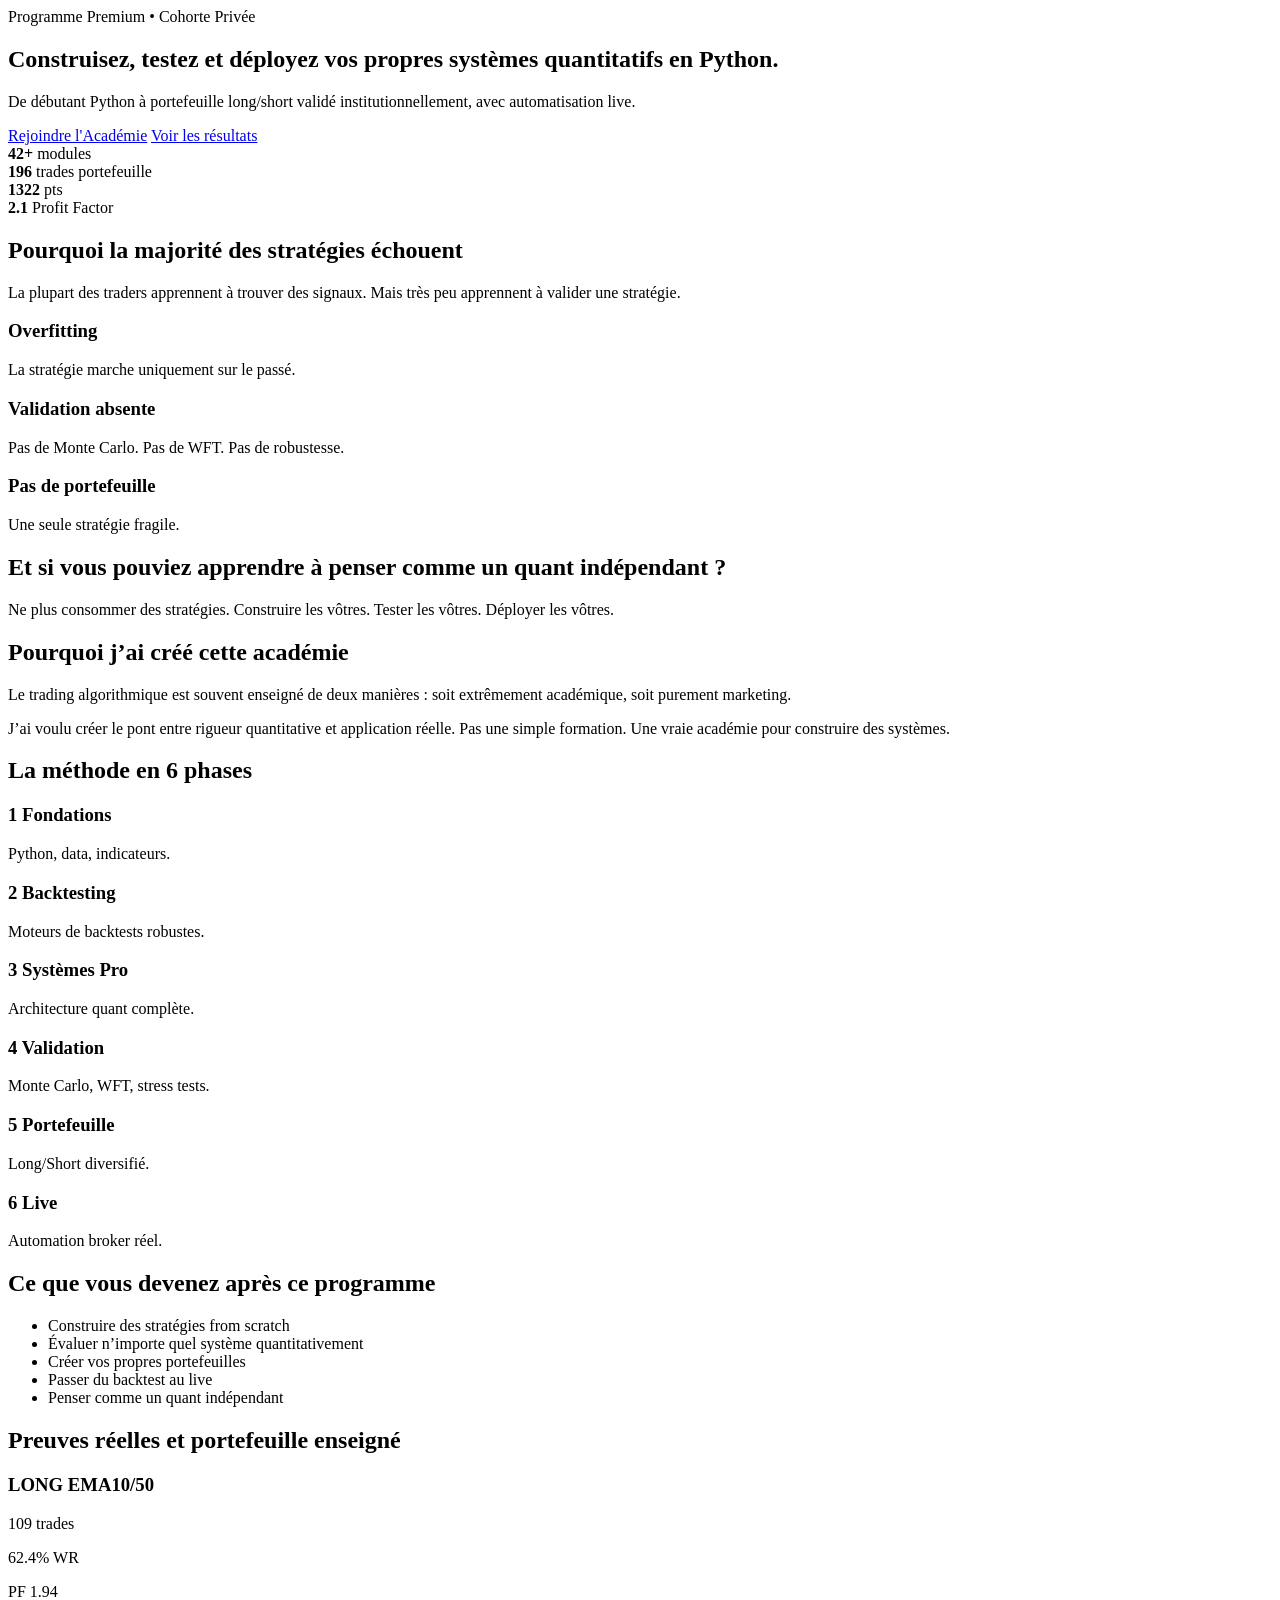
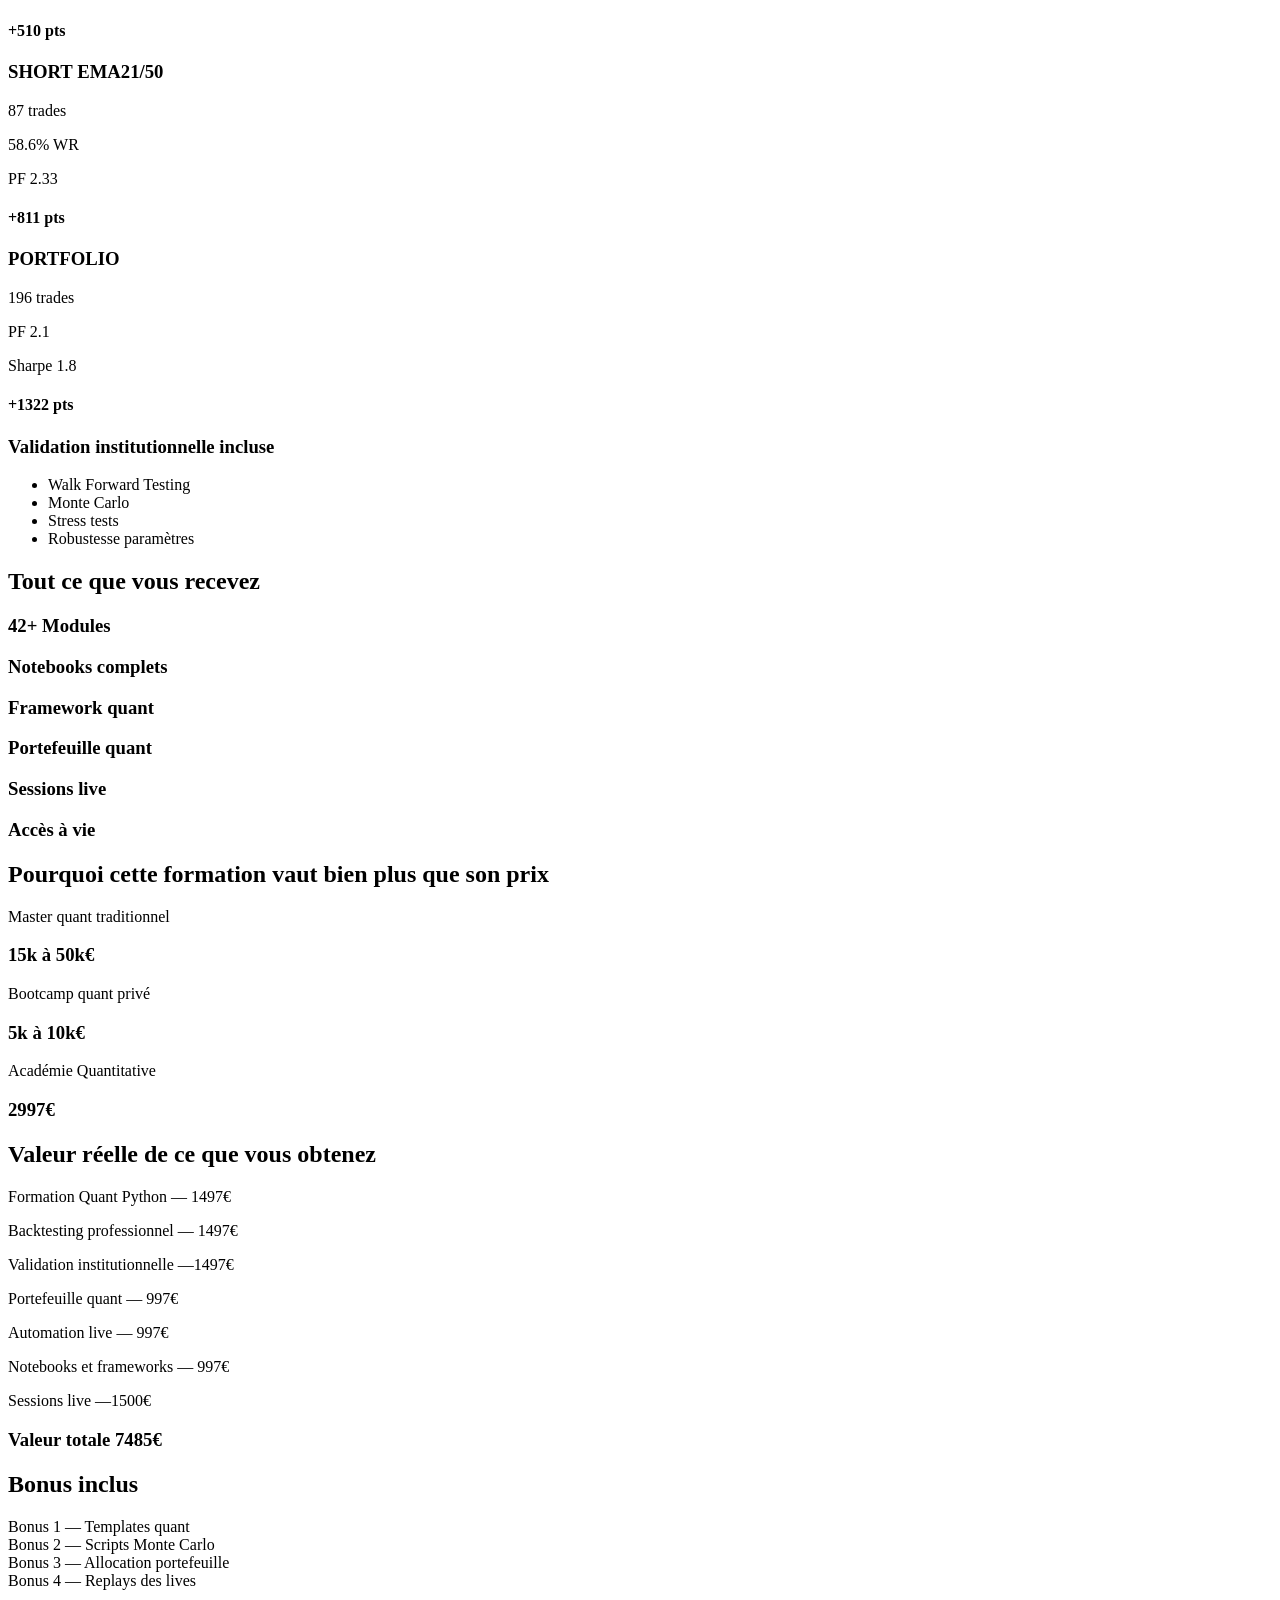
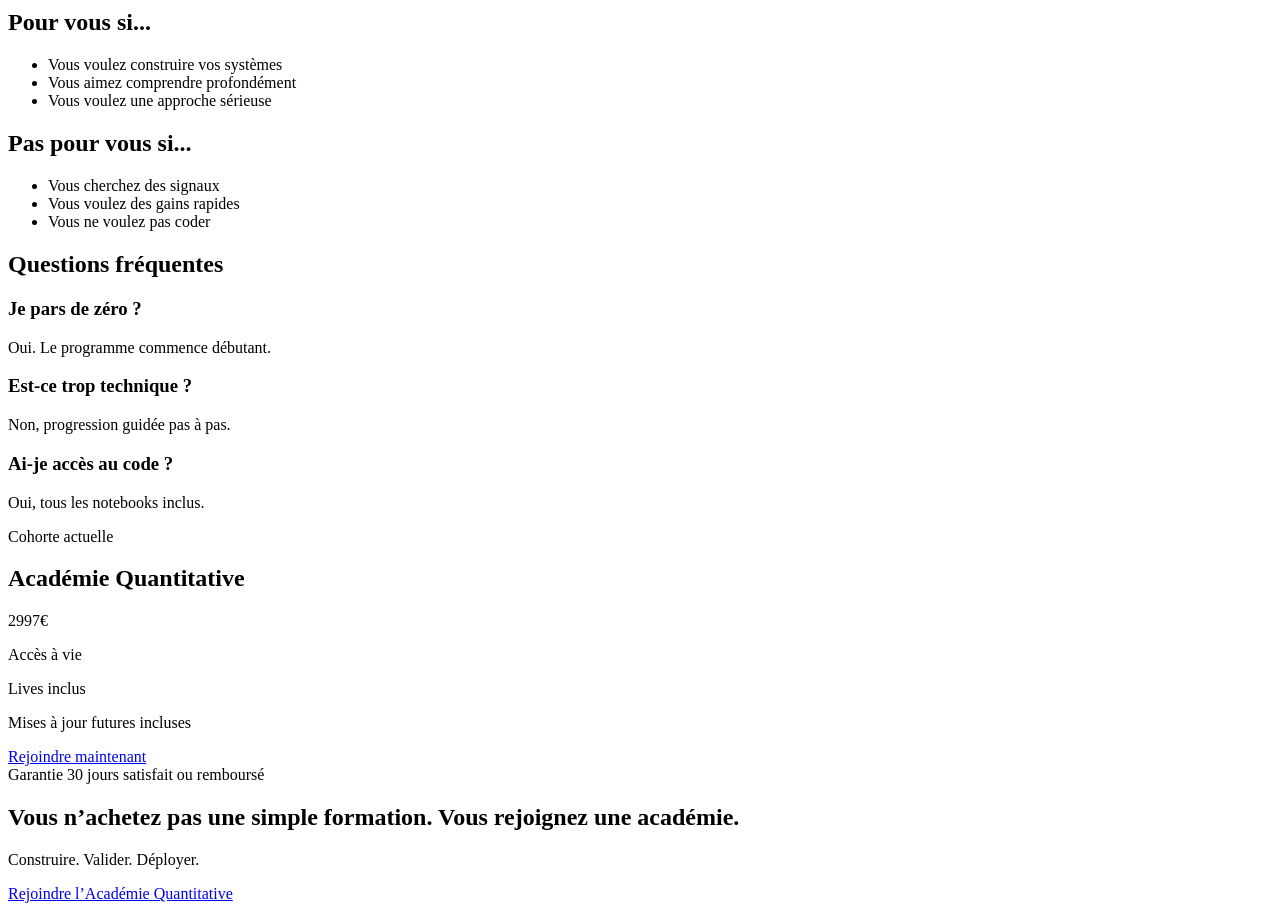
==== commit 9b81bbb6: "Apr 29, 2026, 7:51 PM" ====
--- a/index - Copie.html
+++ b/index - Copie.html
@@ -1,77 +1,400 @@
+
 <!DOCTYPE html>
 <html lang="fr">
 <head>
 <meta charset="UTF-8">
-<meta name="viewport" content="width=device-width,initial-scale=1.0">
-<title>Académie Quantitative</title>
+<meta name="viewport" content="width=device-width, initial-scale=1.0">
+<title>Académie Quantitative Premium</title>
 <link rel="stylesheet" href="style.css">
-<link rel="preconnect" href="https://fonts.googleapis.com">
-<link rel="preconnect" href="https://fonts.gstatic.com" crossorigin>
-<link href="https://fonts.googleapis.com/css2?family=Inter:wght@300;400;500;600;700;800&display=swap" rel="stylesheet">
+<link href="https://fonts.googleapis.com/css2?family=Inter:wght@300;400;600;700;800&display=swap" rel="stylesheet">
 </head>
 <body>
 
-<header class="hero">
-<div class="container hero-grid">
+<!-- HERO -->
+<section class="hero">
+<div class="container">
+<div class="badge">Programme Premium • Cohorte Privée</div>
+
+<h1>
+Construisez, testez et déployez
+vos propres systèmes
+quantitatifs en Python.
+</h1>
+
+<p class="subheadline">
+De débutant Python à portefeuille long/short validé institutionnellement,
+avec automatisation live.
+</p>
+
+<div class="cta-row">
+<a href="#pricing" class="btn-primary">Rejoindre l'Académie</a>
+<a href="#proof" class="btn-secondary">Voir les résultats</a>
+</div>
+
+<div class="hero-proof">
+<div><strong>42+</strong> modules</div>
+<div><strong>196</strong> trades portefeuille</div>
+<div><strong>1322</strong> pts</div>
+<div><strong>2.1</strong> Profit Factor</div>
+</div>
+</div>
+</section>
+
+
+<!-- PROBLEME -->
+<section class="section light">
+<div class="container narrow center">
+<h2>Pourquoi la majorité des stratégies échouent</h2>
+
+<p>
+La plupart des traders apprennent à trouver des signaux.
+Mais très peu apprennent à valider une stratégie.
+</p>
+
+<div class="problem-grid">
+<div class="card red">
+<h3>Overfitting</h3>
+<p>La stratégie marche uniquement sur le passé.</p>
+</div>
+
+<div class="card red">
+<h3>Validation absente</h3>
+<p>Pas de Monte Carlo. Pas de WFT. Pas de robustesse.</p>
+</div>
+
+<div class="card red">
+<h3>Pas de portefeuille</h3>
+<p>Une seule stratégie fragile.</p>
+</div>
+</div>
+</div>
+</section>
+
+
+<!-- OPPORTUNITY SHIFT -->
+<section class="section dark">
+<div class="container narrow center">
+<h2>Et si vous pouviez apprendre à penser comme un quant indépendant ?</h2>
+
+<p>
+Ne plus consommer des stratégies.
+
+Construire les vôtres.
+Tester les vôtres.
+Déployer les vôtres.
+</p>
+</div>
+</section>
+
+
+<!-- STORY -->
+<section class="section">
+<div class="container narrow">
+<h2>Pourquoi j’ai créé cette académie</h2>
+
+<p>
+Le trading algorithmique est souvent enseigné de deux manières :
+
+soit extrêmement académique,
+
+soit purement marketing.
+</p>
+
+<p>
+J’ai voulu créer le pont entre rigueur quantitative et application réelle.
+
+Pas une simple formation.
+
+Une vraie académie pour construire des systèmes.
+</p>
+</div>
+</section>
+
+
+<!-- METHODE -->
+<section class="section gray">
+<div class="container">
+<h2 class="center">La méthode en 6 phases</h2>
+
+<div class="roadmap">
+<div class="phase">
+<h3>1 Fondations</h3>
+<p>Python, data, indicateurs.</p>
+</div>
+
+<div class="phase">
+<h3>2 Backtesting</h3>
+<p>Moteurs de backtests robustes.</p>
+</div>
+
+<div class="phase">
+<h3>3 Systèmes Pro</h3>
+<p>Architecture quant complète.</p>
+</div>
+
+<div class="phase">
+<h3>4 Validation</h3>
+<p>Monte Carlo, WFT, stress tests.</p>
+</div>
+
+<div class="phase">
+<h3>5 Portefeuille</h3>
+<p>Long/Short diversifié.</p>
+</div>
+
+<div class="phase">
+<h3>6 Live</h3>
+<p>Automation broker réel.</p>
+</div>
+</div>
+</div>
+</section>
+
+
+<!-- WHAT YOU BECOME -->
+<section class="section dark">
+<div class="container narrow center">
+<h2>Ce que vous devenez après ce programme</h2>
+
+<ul class="identity-list">
+<li>Construire des stratégies from scratch</li>
+<li>Évaluer n’importe quel système quantitativement</li>
+<li>Créer vos propres portefeuilles</li>
+<li>Passer du backtest au live</li>
+<li>Penser comme un quant indépendant</li>
+</ul>
+</div>
+</section>
+
+
+<!-- PROOF -->
+<section id="proof" class="section">
+<div class="container">
+<h2 class="center">Preuves réelles et portefeuille enseigné</h2>
+
+<div class="portfolio-grid">
+<div class="strategy-card">
+<h3>LONG EMA10/50</h3>
+<p>109 trades</p>
+<p>62.4% WR</p>
+<p>PF 1.94</p>
+<h4>+510 pts</h4>
+</div>
+
+<div class="strategy-card">
+<h3>SHORT EMA21/50</h3>
+<p>87 trades</p>
+<p>58.6% WR</p>
+<p>PF 2.33</p>
+<h4>+811 pts</h4>
+</div>
+
+<div class="strategy-card featured">
+<h3>PORTFOLIO</h3>
+<p>196 trades</p>
+<p>PF 2.1</p>
+<p>Sharpe 1.8</p>
+<h4>+1322 pts</h4>
+</div>
+</div>
+
+<div class="proof-block">
+<h3>Validation institutionnelle incluse</h3>
+<ul>
+<li>Walk Forward Testing</li>
+<li>Monte Carlo</li>
+<li>Stress tests</li>
+<li>Robustesse paramètres</li>
+</ul>
+</div>
+</div>
+</section>
+
+
+<!-- WHAT'S INCLUDED -->
+<section class="section gray">
+<div class="container">
+<h2 class="center">Tout ce que vous recevez</h2>
+
+<div class="includes-grid">
+<div class="include-card">
+<h3>42+ Modules</h3>
+</div>
+<div class="include-card">
+<h3>Notebooks complets</h3>
+</div>
+<div class="include-card">
+<h3>Framework quant</h3>
+</div>
+<div class="include-card">
+<h3>Portefeuille quant</h3>
+</div>
+<div class="include-card">
+<h3>Sessions live</h3>
+</div>
+<div class="include-card">
+<h3>Accès à vie</h3>
+</div>
+</div>
+</div>
+</section>
+
+
+<!-- COMPARISON -->
+<section class="section">
+<div class="container narrow center">
+<h2>Pourquoi cette formation vaut bien plus que son prix</h2>
+
+<div class="comparison-box">
 <div>
-<span class="badge">Programme Premium • Accès à vie</span>
-<h1>Construisez, testez et déployez vos propres stratégies algorithmiques en Python</h1>
-<p class="hero-sub">
-Une formation premium pour apprendre à développer de vrais systèmes quantitatifs,
-les valider comme un professionnel et les automatiser en réel.
-</p>
-<div class="hero-buttons">
-<a href="#pricing" class="btn-primary">Rejoindre l'Académie</a>
-<a href="#portfolio" class="btn-secondary">Voir le portefeuille</a>
-</div>
-
-<div class="hero-bullets">
-<div>✓ 42+ modules structurés</div>
-<div>✓ Tous les notebooks inclus</div>
-<div>✓ Portefeuille quant complet</div>
-<div>✓ Sessions live de groupe</div>
-<div>✓ Interactive Brokers live</div>
-<div>✓ Mises à jour incluses</div>
-</div>
-</div>
-
-<div class="hero-card">
-<h3>Ce que vous saurez faire</h3>
+Master quant traditionnel
+<h3>15k à 50k€</h3>
+</div>
+
+<div>
+Bootcamp quant privé
+<h3>5k à 10k€</h3>
+</div>
+
+<div>
+Académie Quantitative
+<h3>2997€</h3>
+</div>
+</div>
+</div>
+</section>
+
+
+<!-- VALUE STACK -->
+<section class="section dark">
+<div class="container">
+<h2 class="center">Valeur réelle de ce que vous obtenez</h2>
+
+<div class="stack-box">
+<p>Formation Quant Python — 1497€</p>
+<p>Backtesting professionnel — 1497€</p>
+<p>Validation institutionnelle —1497€</p>
+<p>Portefeuille quant — 997€</p>
+<p>Automation live — 997€</p>
+<p>Notebooks et frameworks — 997€</p>
+<p>Sessions live —1500€</p>
+
+<h3>Valeur totale 7485€</h3>
+</div>
+</div>
+</section>
+
+
+<!-- BONUSES -->
+<section class="section gray">
+<div class="container">
+<h2 class="center">Bonus inclus</h2>
+
+<div class="bonus-grid">
+<div class="card">Bonus 1 — Templates quant</div>
+<div class="card">Bonus 2 — Scripts Monte Carlo</div>
+<div class="card">Bonus 3 — Allocation portefeuille</div>
+<div class="card">Bonus 4 — Replays des lives</div>
+</div>
+</div>
+</section>
+
+
+<!-- FOR WHO -->
+<section class="section">
+<div class="container two-col">
+<div>
+<h2>Pour vous si...</h2>
 <ul>
-<li>Créer vos stratégies from scratch</li>
-<li>Backtester sans biais</li>
-<li>Faire Monte Carlo + Walk Forward</li>
-<li>Construire un portefeuille long/short</li>
-<li>Déployer en réel</li>
+<li>Vous voulez construire vos systèmes</li>
+<li>Vous aimez comprendre profondément</li>
+<li>Vous voulez une approche sérieuse</li>
 </ul>
-<div class="card-stats">
-<div><span>196</span>Trades</div>
-<div><span>2.1</span>PF</div>
-<div><span>1322</span>Pts</div>
-</div>
-</div>
-</div>
-</header>
-
-<section class="section dark">
+</div>
+
+<div>
+<h2>Pas pour vous si...</h2>
+<ul>
+<li>Vous cherchez des signaux</li>
+<li>Vous voulez des gains rapides</li>
+<li>Vous ne voulez pas coder</li>
+</ul>
+</div>
+</div>
+</section>
+
+
+<!-- OBJECTIONS -->
+<section class="section gray">
+<div class="container narrow">
+<h2 class="center">Questions fréquentes</h2>
+
+<div class="faq-box">
+<h3>Je pars de zéro ?</h3>
+<p>Oui. Le programme commence débutant.</p>
+</div>
+
+<div class="faq-box">
+<h3>Est-ce trop technique ?</h3>
+<p>Non, progression guidée pas à pas.</p>
+</div>
+
+<div class="faq-box">
+<h3>Ai-je accès au code ?</h3>
+<p>Oui, tous les notebooks inclus.</p>
+</div>
+</div>
+</section>
+
+
+<!-- OFFER -->
+<section id="pricing" class="pricing">
+<div class="container center">
+
+<div class="offer-card">
+<div class="offer-badge">Cohorte actuelle</div>
+<h2>Académie Quantitative</h2>
+
+<div class="price">2997€</div>
+
+<p>Accès à vie</p>
+<p>Lives inclus</p>
+<p>Mises à jour futures incluses</p>
+
+<a href="#" class="btn-primary big">
+Rejoindre maintenant
+</a>
+
+<div class="guarantee">
+Garantie 30 jours satisfait ou remboursé
+</div>
+</div>
+</div>
+</section>
+
+
+<!-- FINAL CTA -->
+<section class="final-cta">
 <div class="container center narrow">
-<h2>Ce n’est pas une formation trading classique</h2>
+<h2>
+Vous n’achetez pas une simple formation.
+
+Vous rejoignez une académie.
+</h2>
+
 <p>
-Pas de signaux. Pas d’indicateurs magiques.
-Vous apprenez une méthodologie complète pour construire des systèmes robustes.
-</p>
-</div>
-</section>
-
-<section class="section">
-<div class="container">
-<h2 class="center">Pourquoi la majorité des stratégies échouent</h2>
-<div class="grid-4">
-<div class="feature-card">
-<h3>Overfitting</h3>
-<p>Des stratégies optimisées sur le passé qui meurent en réel.</p>
-</div>
-<div class="feature-card">
-<h3>Validation absente</h3>
-<p>Pas de Monte Carlo, pas de WFT, pas de robustesse.</p>
-</html>+Construire.
+Valider.
+Déployer.
+</p>
+
+<a href="#pricing" class="btn-primary">
+Rejoindre l’Académie Quantitative
+</a>
+</div>
+</section>
+
+</body>
+</html>
+
+
